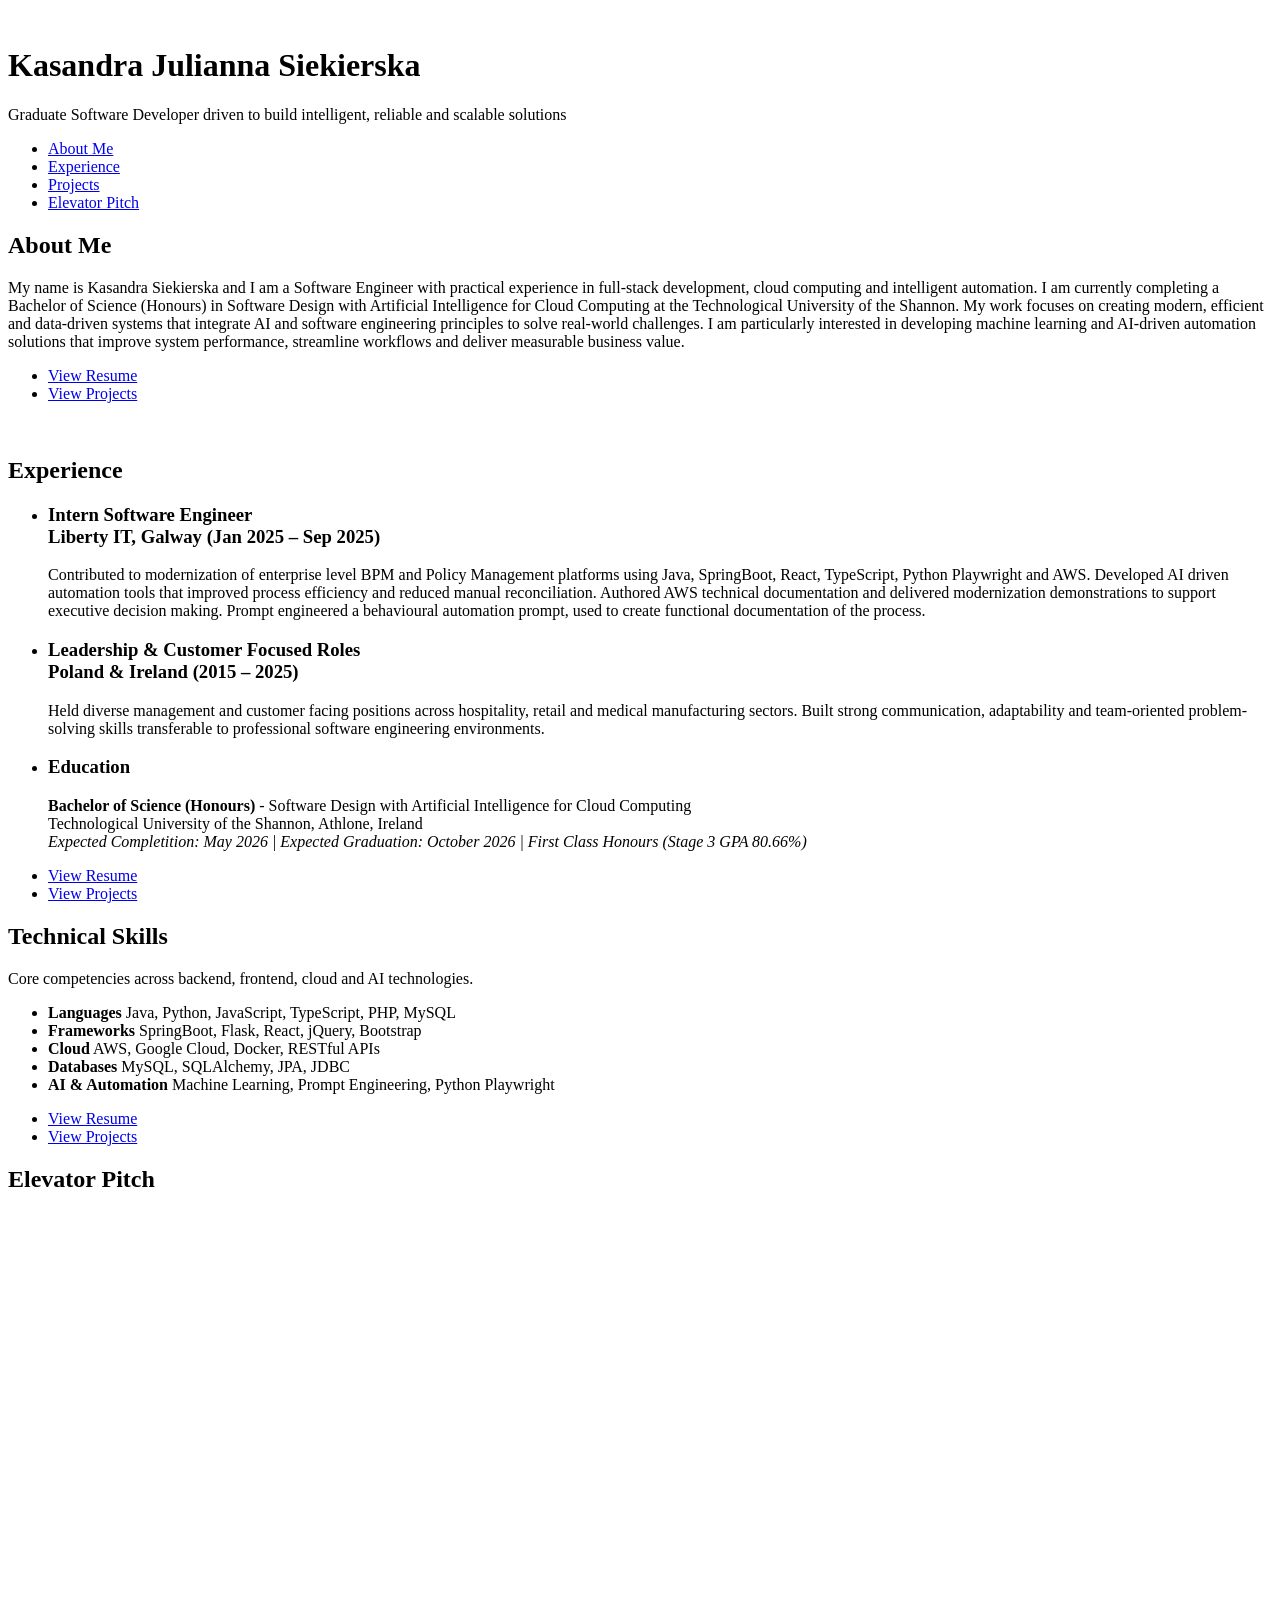
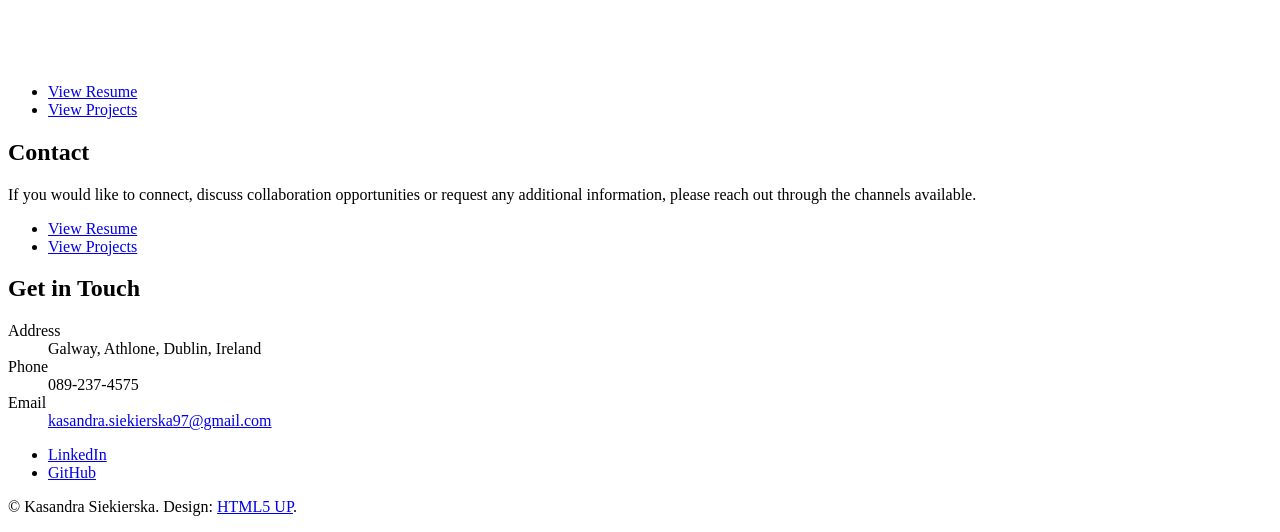
==== index.html @ 55cfe061 "Add files via upload" ====
<!DOCTYPE HTML>
<html>
	<head>
		<title>Portfolio | Kasandra Julianna Siekierska</title>
		<meta charset="utf-8" />
		<meta name="viewport" content="width=device-width, initial-scale=1, user-scalable=no" />
		<link rel="stylesheet" href="assets/css/main.css" />
		<noscript><link rel="stylesheet" href="assets/css/noscript.css" /></noscript>
	</head>
	<body class="is-preload">
		<div id="wrapper">

			<!-- Header -->
			<header id="header" class="alt">
				<span class="logo"><img src="images/logo.svg" alt="" /></span>
				<h1>Kasandra Julianna Siekierska</h1>
				<p>Graduate Software Developer driven to build intelligent, reliable and scalable solutions</p>
			</header>

			<!-- Nav -->
			<nav id="nav">
				<ul>
					<li><a href="#intro" class="active">About Me</a></li>
					<li><a href="#first">Experience</a></li>
					<li><a href="#second">Projects</a></li>
					<li><a href="#cta">Elevator Pitch</a></li>
				</ul>
			</nav>

			<!-- Main -->
			<div id="main">

				<!-- Introduction -->
				<section id="intro" class="main">
					<div class="spotlight">
						<div class="content">
							<header class="major">
								<h2>About Me</h2>
							</header>
							<p>My name is Kasandra Siekierska and I am a Software Engineer with practical experience in full-stack development, cloud computing and intelligent automation. I am currently completing a Bachelor of Science (Honours) in Software Design with Artificial Intelligence for Cloud Computing at the Technological University of the Shannon. My work focuses on creating modern, efficient and data-driven systems that integrate AI and software engineering principles to solve real-world challenges. I am particularly interested in developing machine learning and AI-driven automation solutions that improve system performance, streamline workflows and deliver measurable business value.</p>
							<ul class="actions">
								<li><a href="resume.html" class="button">View Resume</a></li>
								<li><a href="projects.html" class="button">View Projects</a></li>
							</ul>
						</div>
						<span class="image"><img src="images/headshot.png" alt="" /></span>
					</div>
				</section>

				<!-- Experience -->
				<section id="first" class="main special">
					<header class="major">
						<h2>Experience</h2>
					</header>
					<ul class="features">
						<li>
							<span class="icon solid major style1 fa-code"></span>
							<h3>Intern Software Engineer<br>Liberty IT, Galway (Jan 2025 – Sep 2025)</h3>
							<p>Contributed to modernization of enterprise level BPM and Policy Management platforms using Java, SpringBoot, React, TypeScript, Python Playwright and AWS. Developed AI driven automation tools that improved process efficiency and reduced manual reconciliation. Authored AWS technical documentation and delivered modernization demonstrations to support executive decision making. Prompt engineered a behavioural automation prompt, used to create functional documentation of the process.</p>
						</li>
						<li>
							<span class="icon major style3 fa-copy"></span>
							<h3>Leadership & Customer Focused Roles<br>Poland & Ireland (2015 – 2025)</h3>
							<p>Held diverse management and customer facing positions across hospitality, retail and medical manufacturing sectors. Built strong communication, adaptability and team-oriented problem-solving skills transferable to professional software engineering environments.</p>
						</li>
						<li>
							<span class="icon major style5 fa-gem"></span>
							<h3>Education</h3>
							<p><strong>Bachelor of Science (Honours)</strong> - Software Design with Artificial Intelligence for Cloud Computing<br>Technological University of the Shannon, Athlone, Ireland<br><em>Expected Completition: May 2026 | Expected Graduation: October 2026 | First Class Honours (Stage 3 GPA 80.66%)</em></p>
						</li>
					</ul>
					<footer class="major">
						<ul class="actions special">
							<li><a href="resume.html" class="button">View Resume</a></li>
							<li><a href="projects.html" class="button">View Projects</a></li>
						</ul>
					</footer>
				</section>

				<!-- Projects -->
				<section id="second" class="main special">
					<header class="major">
						<h2>Technical Skills</h2>
						<p>Core competencies across backend, frontend, cloud and AI technologies.</p>
					</header>
					<ul class="statistics">
						<li class="style1"><span class="icon solid fa-code-branch"></span><strong>Languages</strong> Java, Python, JavaScript, TypeScript, PHP, MySQL</li>
						<li class="style2"><span class="icon fa-laptop"></span><strong>Frameworks</strong> SpringBoot, Flask, React, jQuery, Bootstrap</li>
						<li class="style3"><span class="icon solid fa-cloud"></span><strong>Cloud</strong> AWS, Google Cloud, Docker, RESTful APIs</li>
						<li class="style4"><span class="icon solid fa-database"></span><strong>Databases</strong> MySQL, SQLAlchemy, JPA, JDBC</li>
						<li class="style5"><span class="icon solid fa-robot"></span><strong>AI & Automation</strong> Machine Learning, Prompt Engineering, Python Playwright</li>
					</ul>
					<footer class="major">
						<ul class="actions special">
							<li><a href="resume.html" class="button">View Resume</a></li>
							<li><a href="projects.html" class="button">View Projects</a></li>
						</ul>
					</footer>
				</section>

				<!-- Elevator Pitch -->
				<section id="cta" class="main special">
					<header class="major">
						<h2>Elevator Pitch</h2>
						<div style="max-width: 800px; margin: 0 auto;">
    					<iframe 
        				width="100%" 
        				height="450" 
        				src="https://www.youtube-nocookie.com/embed/goZwwQmYJW0?rel=0"
        				title="Elevator Pitch Video"
        				frameborder="0" 
        				allow="accelerometer; autoplay; clipboard-write; encrypted-media; gyroscope; picture-in-picture" 
        				allowfullscreen>
    					</iframe>
						</div>


						<ul class="actions special">
							<li><a href="resume.html" class="button">View Resume</a></li>
							<li><a href="projects.html" class="button">View Projects</a></li>
						</ul>
					</footer>
				</section>

			</div>

			<!-- Footer -->
			<footer id="footer">
				<section>
					<h2>Contact</h2>
					<p>If you would like to connect, discuss collaboration opportunities or request any additional information, please reach out through the channels available.</p>
					<ul class="actions">
						<li><a href="resume.html" class="button">View Resume</a></li>
						<li><a href="projects.html" class="button">View Projects</a></li>
					</ul>
				</section>
				<section>
					<h2>Get in Touch</h2>
					<dl class="alt">
						<dt>Address</dt>
						<dd>Galway, Athlone, Dublin, Ireland</dd>
						<dt>Phone</dt>
						<dd>089-237-4575</dd>
						<dt>Email</dt>
						<dd><a href="mailto:kasandra.siekierska97@gmail.com">kasandra.siekierska97@gmail.com</a></dd>
					</dl>
					<ul class="icons">
						<li><a href="https://linkedin.com/in/kasandra-siekierska-2a7a8922a" class="icon brands fa-linkedin alt"><span class="label">LinkedIn</span></a></li>
						<li><a href="https://github.com/willma14/portfolio" class="icon brands fa-github alt"><span class="label">GitHub</span></a></li>
					</ul>
				</section>
				<p class="copyright">&copy; Kasandra Siekierska. Design: <a href="https://html5up.net">HTML5 UP</a>.</p>
			</footer>

		</div>

		<!-- Scripts -->
		<script src="assets/js/jquery.min.js"></script>
		<script src="assets/js/jquery.scrollex.min.js"></script>
		<script src="assets/js/jquery.scrolly.min.js"></script>
		<script src="assets/js/browser.min.js"></script>
		<script src="assets/js/breakpoints.min.js"></script>
		<script src="assets/js/util.js"></script>
		<script src="assets/js/main.js"></script>
	</body>
</html>
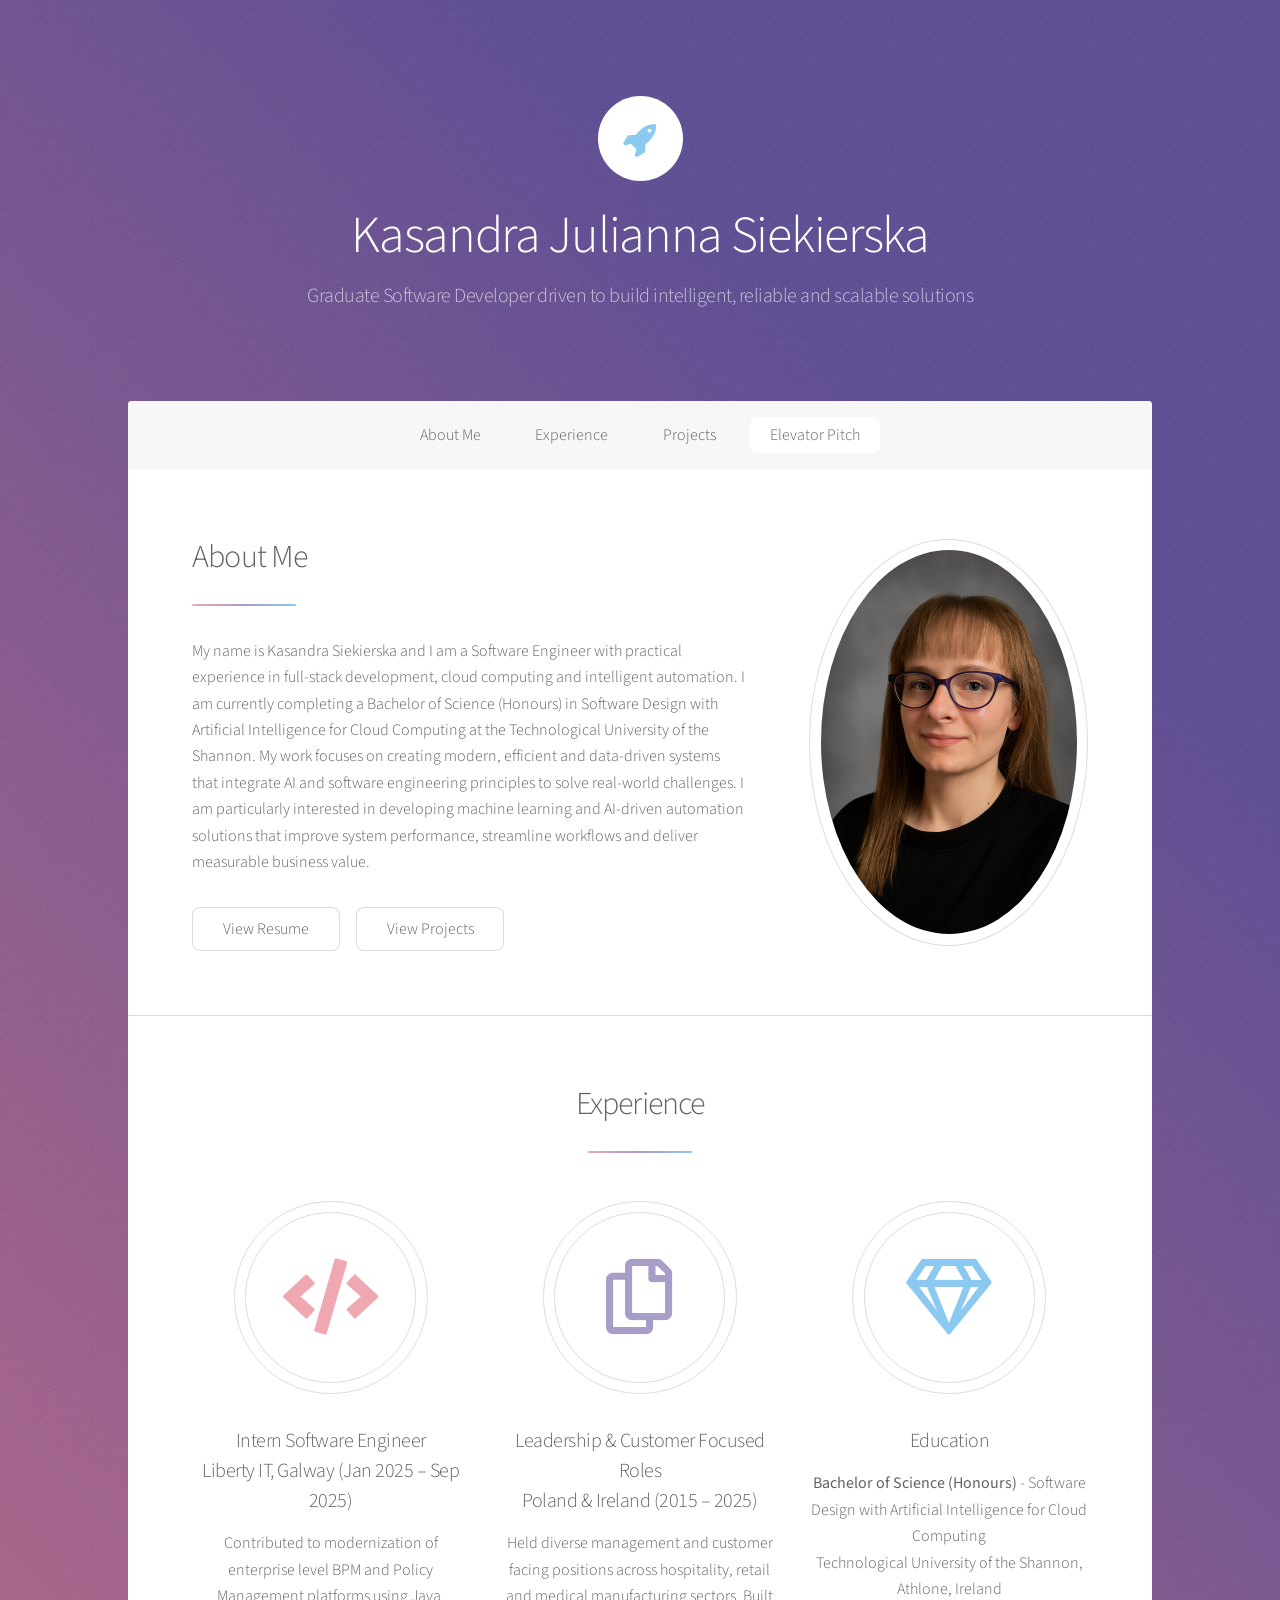
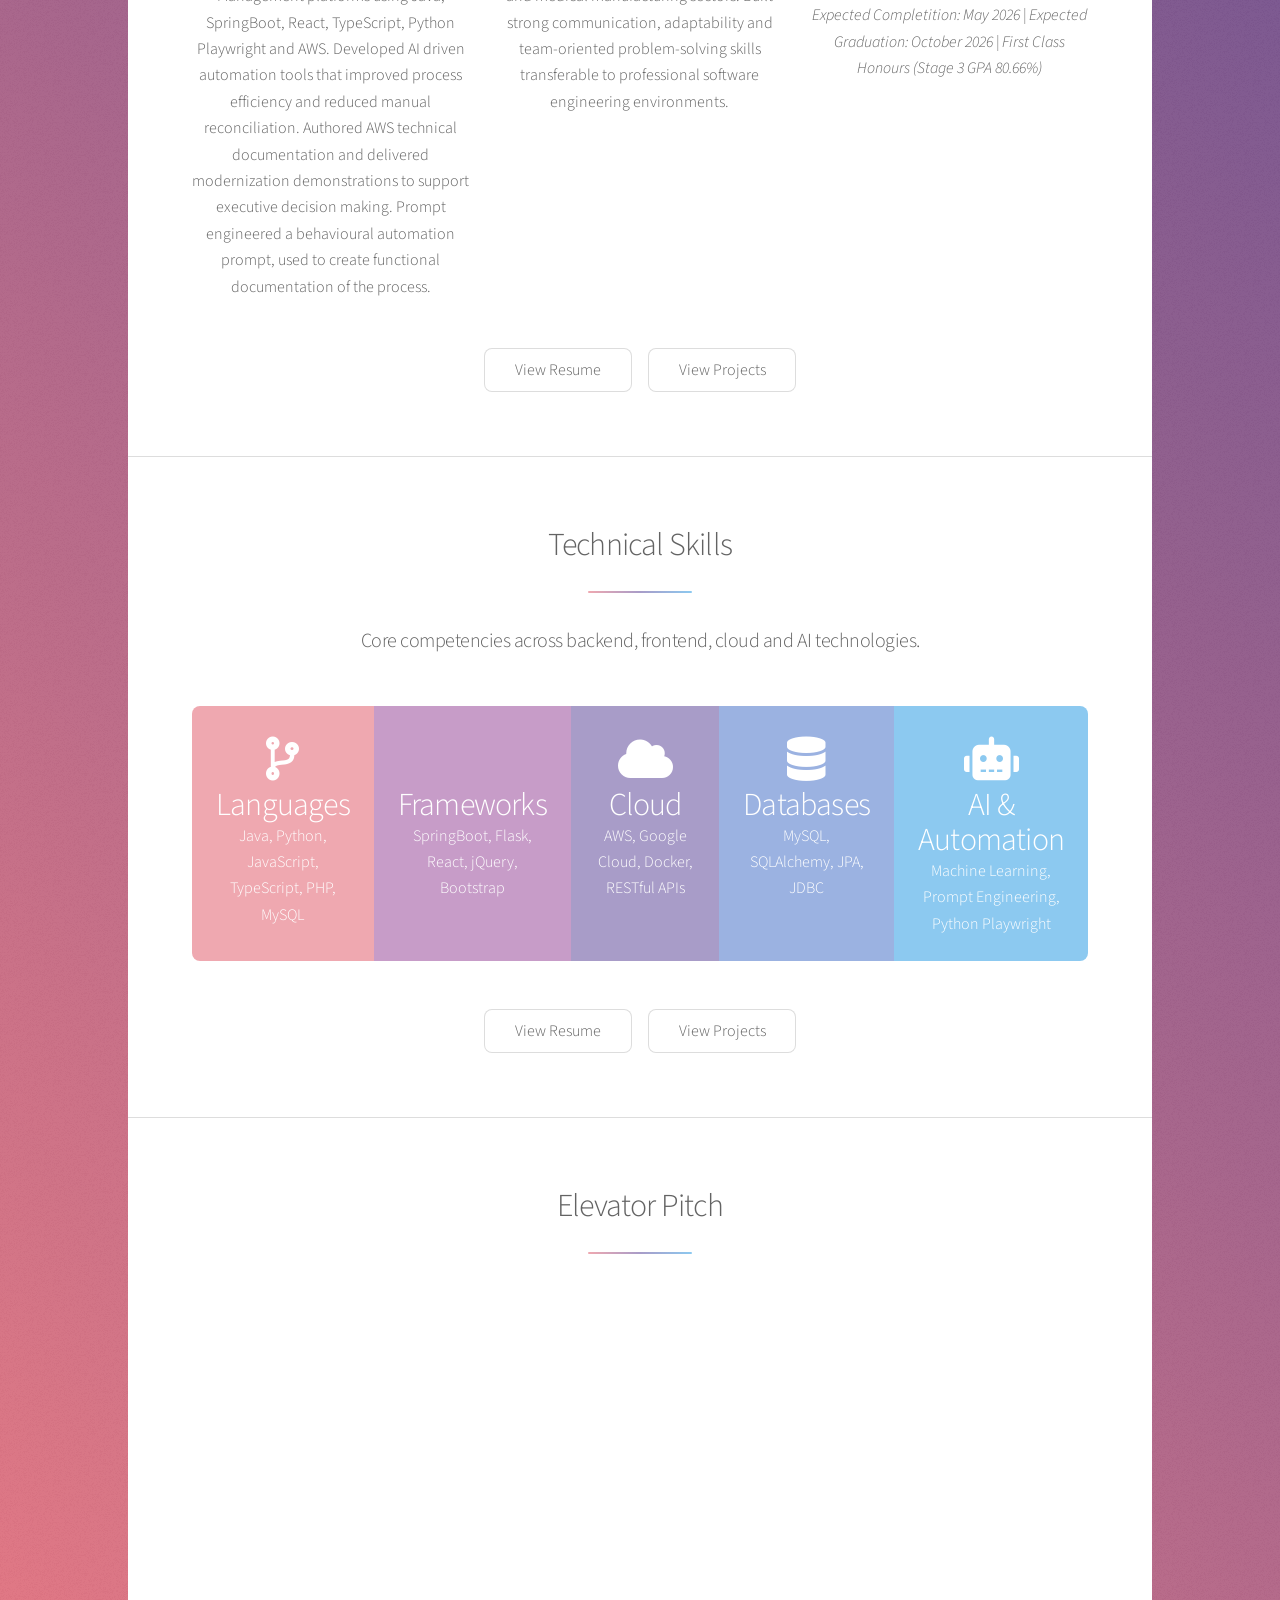
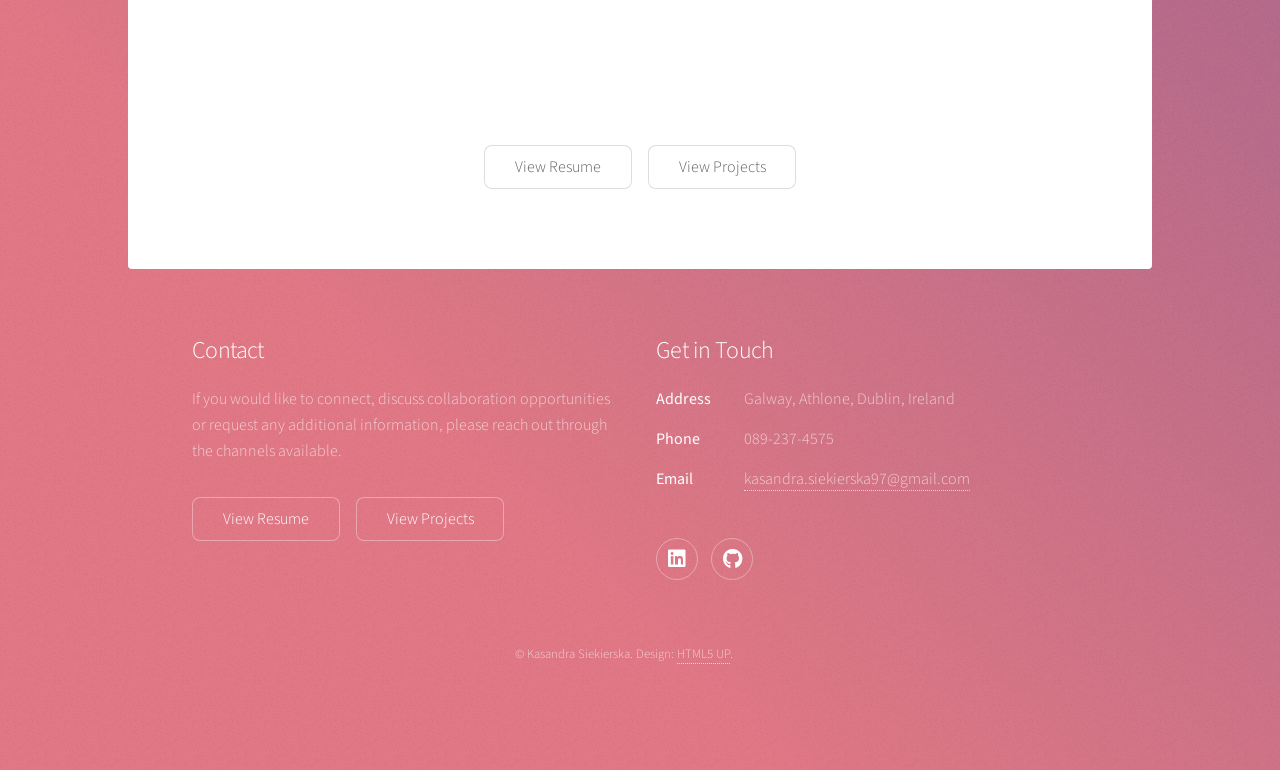
==== commit da7786dc: "Add files via upload" ====
--- a/index.html
+++ b/index.html
@@ -146,7 +146,7 @@
 					</dl>
 					<ul class="icons">
 						<li><a href="https://linkedin.com/in/kasandra-siekierska-2a7a8922a" class="icon brands fa-linkedin alt"><span class="label">LinkedIn</span></a></li>
-						<li><a href="https://github.com/willma14/portfolio" class="icon brands fa-github alt"><span class="label">GitHub</span></a></li>
+						<li><a href="https://github.com/willma14/myPersonalTraining" class="icon brands fa-github alt"><span class="label">GitHub</span></a></li>
 					</ul>
 				</section>
 				<p class="copyright">&copy; Kasandra Siekierska. Design: <a href="https://html5up.net">HTML5 UP</a>.</p>
--- a/assets/css/main.css
+++ b/assets/css/main.css
@@ -0,0 +1,3796 @@
+@import url(fontawesome-all.min.css);
+@import 'https://fonts.googleapis.com/css?family=Source+Sans+Pro:300,400';
+
+/*
+	Stellar by HTML5 UP
+	html5up.net | @ajlkn
+	Free for personal and commercial use under the CCA 3.0 license (html5up.net/license)
+*/
+
+html, body, div, span, applet, object,
+iframe, h1, h2, h3, h4, h5, h6, p, blockquote,
+pre, a, abbr, acronym, address, big, cite,
+code, del, dfn, em, img, ins, kbd, q, s, samp,
+small, strike, strong, sub, sup, tt, var, b,
+u, i, center, dl, dt, dd, ol, ul, li, fieldset,
+form, label, legend, table, caption, tbody,
+tfoot, thead, tr, th, td, article, aside,
+canvas, details, embed, figure, figcaption,
+footer, header, hgroup, menu, nav, output, ruby,
+section, summary, time, mark, audio, video {
+	margin: 0;
+	padding: 0;
+	border: 0;
+	font-size: 100%;
+	font: inherit;
+	vertical-align: baseline;}
+
+article, aside, details, figcaption, figure,
+footer, header, hgroup, menu, nav, section {
+	display: block;}
+
+body {
+	line-height: 1;
+}
+
+ol, ul {
+	list-style: none;
+}
+
+blockquote, q {
+	quotes: none;
+}
+
+	blockquote:before, blockquote:after, q:before, q:after {
+		content: '';
+		content: none;
+	}
+
+table {
+	border-collapse: collapse;
+	border-spacing: 0;
+}
+
+body {
+	-webkit-text-size-adjust: none;
+}
+
+mark {
+	background-color: transparent;
+	color: inherit;
+}
+
+input::-moz-focus-inner {
+	border: 0;
+	padding: 0;
+}
+
+input, select, textarea {
+	-moz-appearance: none;
+	-webkit-appearance: none;
+	-ms-appearance: none;
+	appearance: none;
+}
+
+/* Basic */
+
+	@-ms-viewport {
+		width: device-width;
+	}
+
+	body {
+		-ms-overflow-style: scrollbar;
+	}
+
+	@media screen and (max-width: 480px) {
+
+		html, body {
+			min-width: 320px;
+		}
+
+	}
+
+	html {
+		box-sizing: border-box;
+	}
+
+	*, *:before, *:after {
+		box-sizing: inherit;
+	}
+
+	body {
+		background-color: #935d8c;
+		background-image: url("images/overlay.png"), -moz-linear-gradient(45deg, #e37682 15%, #5f4d93 85%);
+		background-image: url("images/overlay.png"), -webkit-linear-gradient(45deg, #e37682 15%, #5f4d93 85%);
+		background-image: url("images/overlay.png"), -ms-linear-gradient(45deg, #e37682 15%, #5f4d93 85%);
+		background-image: url("images/overlay.png"), linear-gradient(45deg, #e37682 15%, #5f4d93 85%);
+	}
+
+		body.is-preload *, body.is-preload *:before, body.is-preload *:after {
+			-moz-animation: none !important;
+			-webkit-animation: none !important;
+			-ms-animation: none !important;
+			animation: none !important;
+			-moz-transition: none !important;
+			-webkit-transition: none !important;
+			-ms-transition: none !important;
+			transition: none !important;
+		}
+
+/* Type */
+
+	body {
+		background-color: #935d8c;
+		color: rgba(255, 255, 255, 0.65);
+	}
+
+	body, input, select, textarea {
+		font-family: "Source Sans Pro", Helvetica, sans-serif;
+		font-size: 17pt;
+		font-weight: 300;
+		line-height: 1.65;
+	}
+
+		@media screen and (max-width: 1680px) {
+
+			body, input, select, textarea {
+				font-size: 14pt;
+			}
+
+		}
+
+		@media screen and (max-width: 1280px) {
+
+			body, input, select, textarea {
+				font-size: 12pt;
+			}
+
+		}
+
+		@media screen and (max-width: 360px) {
+
+			body, input, select, textarea {
+				font-size: 11pt;
+			}
+
+		}
+
+	a {
+		-moz-transition: color 0.2s ease, border-bottom 0.2s ease;
+		-webkit-transition: color 0.2s ease, border-bottom 0.2s ease;
+		-ms-transition: color 0.2s ease, border-bottom 0.2s ease;
+		transition: color 0.2s ease, border-bottom 0.2s ease;
+		text-decoration: none;
+		border-bottom: dotted 1px;
+		color: inherit;
+	}
+
+		a:hover {
+			border-bottom-color: transparent;
+		}
+
+	strong, b {
+		font-weight: 400;
+	}
+
+	em, i {
+		font-style: italic;
+	}
+
+	p {
+		margin: 0 0 2em 0;
+	}
+
+		p.content {
+			-moz-columns: 20em 2;
+			-webkit-columns: 20em 2;
+			-ms-columns: 20em 2;
+			columns: 20em 2;
+			-moz-column-gap: 2em;
+			-webkit-column-gap: 2em;
+			-ms-column-gap: 2em;
+			column-gap: 2em;
+			text-align: justify;
+		}
+
+	h1, h2, h3, h4, h5, h6 {
+		font-weight: 300;
+		line-height: 1.5;
+		margin: 0 0 0.7em 0;
+		letter-spacing: -0.025em;
+	}
+
+		h1 a, h2 a, h3 a, h4 a, h5 a, h6 a {
+			color: inherit;
+			text-decoration: none;
+		}
+
+	h1 {
+		font-size: 2.5em;
+		line-height: 1.2;
+	}
+
+	h2 {
+		font-size: 1.5em;
+	}
+
+	h3 {
+		font-size: 1.25em;
+	}
+
+	h4 {
+		font-size: 1.1em;
+	}
+
+	h5 {
+		font-size: 0.9em;
+	}
+
+	h6 {
+		font-size: 0.7em;
+	}
+
+	@media screen and (max-width: 736px) {
+
+		h1 {
+			font-size: 2em;
+		}
+
+	}
+
+	sub {
+		font-size: 0.8em;
+		position: relative;
+		top: 0.5em;
+	}
+
+	sup {
+		font-size: 0.8em;
+		position: relative;
+		top: -0.5em;
+	}
+
+	blockquote {
+		border-left: solid 4px;
+		font-style: italic;
+		margin: 0 0 2em 0;
+		padding: 0.5em 0 0.5em 2em;
+	}
+
+	code {
+		border-radius: 8px;
+		border: solid 1px;
+		font-family: "Courier New", monospace;
+		font-size: 0.9em;
+		margin: 0 0.25em;
+		padding: 0.25em 0.65em;
+	}
+
+	pre {
+		-webkit-overflow-scrolling: touch;
+		font-family: "Courier New", monospace;
+		font-size: 0.9em;
+		margin: 0 0 2em 0;
+	}
+
+		pre code {
+			display: block;
+			line-height: 1.75;
+			padding: 1em 1.5em;
+			overflow-x: auto;
+		}
+
+	hr {
+		border: 0;
+		border-bottom: solid 1px;
+		margin: 2em 0;
+	}
+
+		hr.major {
+			margin: 3em 0;
+		}
+
+	.align-left {
+		text-align: left;
+	}
+
+	.align-center {
+		text-align: center;
+	}
+
+	.align-right {
+		text-align: right;
+	}
+
+	input, select, textarea {
+		color: #ffffff;
+	}
+
+	a:hover {
+		color: #ffffff;
+	}
+
+	strong, b {
+		color: #ffffff;
+	}
+
+	h1, h2, h3, h4, h5, h6 {
+		color: #ffffff;
+	}
+
+	blockquote {
+		border-left-color: rgba(255, 255, 255, 0.35);
+	}
+
+	code {
+		background: rgba(255, 255, 255, 0.075);
+		border-color: rgba(255, 255, 255, 0.35);
+	}
+
+	hr {
+		border-bottom-color: rgba(255, 255, 255, 0.35);
+	}
+
+/* Row */
+
+	.row {
+		display: flex;
+		flex-wrap: wrap;
+		box-sizing: border-box;
+		align-items: stretch;
+	}
+
+		.row > * {
+			box-sizing: border-box;
+		}
+
+		.row.gtr-uniform > * > :last-child {
+			margin-bottom: 0;
+		}
+
+		.row.aln-left {
+			justify-content: flex-start;
+		}
+
+		.row.aln-center {
+			justify-content: center;
+		}
+
+		.row.aln-right {
+			justify-content: flex-end;
+		}
+
+		.row.aln-top {
+			align-items: flex-start;
+		}
+
+		.row.aln-middle {
+			align-items: center;
+		}
+
+		.row.aln-bottom {
+			align-items: flex-end;
+		}
+
+		.row > .imp {
+			order: -1;
+		}
+
+		.row > .col-1 {
+			width: 8.33333%;
+		}
+
+		.row > .off-1 {
+			margin-left: 8.33333%;
+		}
+
+		.row > .col-2 {
+			width: 16.66667%;
+		}
+
+		.row > .off-2 {
+			margin-left: 16.66667%;
+		}
+
+		.row > .col-3 {
+			width: 25%;
+		}
+
+		.row > .off-3 {
+			margin-left: 25%;
+		}
+
+		.row > .col-4 {
+			width: 33.33333%;
+		}
+
+		.row > .off-4 {
+			margin-left: 33.33333%;
+		}
+
+		.row > .col-5 {
+			width: 41.66667%;
+		}
+
+		.row > .off-5 {
+			margin-left: 41.66667%;
+		}
+
+		.row > .col-6 {
+			width: 50%;
+		}
+
+		.row > .off-6 {
+			margin-left: 50%;
+		}
+
+		.row > .col-7 {
+			width: 58.33333%;
+		}
+
+		.row > .off-7 {
+			margin-left: 58.33333%;
+		}
+
+		.row > .col-8 {
+			width: 66.66667%;
+		}
+
+		.row > .off-8 {
+			margin-left: 66.66667%;
+		}
+
+		.row > .col-9 {
+			width: 75%;
+		}
+
+		.row > .off-9 {
+			margin-left: 75%;
+		}
+
+		.row > .col-10 {
+			width: 83.33333%;
+		}
+
+		.row > .off-10 {
+			margin-left: 83.33333%;
+		}
+
+		.row > .col-11 {
+			width: 91.66667%;
+		}
+
+		.row > .off-11 {
+			margin-left: 91.66667%;
+		}
+
+		.row > .col-12 {
+			width: 100%;
+		}
+
+		.row > .off-12 {
+			margin-left: 100%;
+		}
+
+		.row.gtr-0 {
+			margin-top: 0;
+			margin-left: 0em;
+		}
+
+			.row.gtr-0 > * {
+				padding: 0 0 0 0em;
+			}
+
+			.row.gtr-0.gtr-uniform {
+				margin-top: 0em;
+			}
+
+				.row.gtr-0.gtr-uniform > * {
+					padding-top: 0em;
+				}
+
+		.row.gtr-25 {
+			margin-top: 0;
+			margin-left: -0.375em;
+		}
+
+			.row.gtr-25 > * {
+				padding: 0 0 0 0.375em;
+			}
+
+			.row.gtr-25.gtr-uniform {
+				margin-top: -0.375em;
+			}
+
+				.row.gtr-25.gtr-uniform > * {
+					padding-top: 0.375em;
+				}
+
+		.row.gtr-50 {
+			margin-top: 0;
+			margin-left: -0.75em;
+		}
+
+			.row.gtr-50 > * {
+				padding: 0 0 0 0.75em;
+			}
+
+			.row.gtr-50.gtr-uniform {
+				margin-top: -0.75em;
+			}
+
+				.row.gtr-50.gtr-uniform > * {
+					padding-top: 0.75em;
+				}
+
+		.row {
+			margin-top: 0;
+			margin-left: -1.5em;
+		}
+
+			.row > * {
+				padding: 0 0 0 1.5em;
+			}
+
+			.row.gtr-uniform {
+				margin-top: -1.5em;
+			}
+
+				.row.gtr-uniform > * {
+					padding-top: 1.5em;
+				}
+
+		.row.gtr-150 {
+			margin-top: 0;
+			margin-left: -2.25em;
+		}
+
+			.row.gtr-150 > * {
+				padding: 0 0 0 2.25em;
+			}
+
+			.row.gtr-150.gtr-uniform {
+				margin-top: -2.25em;
+			}
+
+				.row.gtr-150.gtr-uniform > * {
+					padding-top: 2.25em;
+				}
+
+		.row.gtr-200 {
+			margin-top: 0;
+			margin-left: -3em;
+		}
+
+			.row.gtr-200 > * {
+				padding: 0 0 0 3em;
+			}
+
+			.row.gtr-200.gtr-uniform {
+				margin-top: -3em;
+			}
+
+				.row.gtr-200.gtr-uniform > * {
+					padding-top: 3em;
+				}
+
+		@media screen and (max-width: 1680px) {
+
+			.row {
+				display: flex;
+				flex-wrap: wrap;
+				box-sizing: border-box;
+				align-items: stretch;
+			}
+
+				.row > * {
+					box-sizing: border-box;
+				}
+
+				.row.gtr-uniform > * > :last-child {
+					margin-bottom: 0;
+				}
+
+				.row.aln-left {
+					justify-content: flex-start;
+				}
+
+				.row.aln-center {
+					justify-content: center;
+				}
+
+				.row.aln-right {
+					justify-content: flex-end;
+				}
+
+				.row.aln-top {
+					align-items: flex-start;
+				}
+
+				.row.aln-middle {
+					align-items: center;
+				}
+
+				.row.aln-bottom {
+					align-items: flex-end;
+				}
+
+				.row > .imp-xlarge {
+					order: -1;
+				}
+
+				.row > .col-1-xlarge {
+					width: 8.33333%;
+				}
+
+				.row > .off-1-xlarge {
+					margin-left: 8.33333%;
+				}
+
+				.row > .col-2-xlarge {
+					width: 16.66667%;
+				}
+
+				.row > .off-2-xlarge {
+					margin-left: 16.66667%;
+				}
+
+				.row > .col-3-xlarge {
+					width: 25%;
+				}
+
+				.row > .off-3-xlarge {
+					margin-left: 25%;
+				}
+
+				.row > .col-4-xlarge {
+					width: 33.33333%;
+				}
+
+				.row > .off-4-xlarge {
+					margin-left: 33.33333%;
+				}
+
+				.row > .col-5-xlarge {
+					width: 41.66667%;
+				}
+
+				.row > .off-5-xlarge {
+					margin-left: 41.66667%;
+				}
+
+				.row > .col-6-xlarge {
+					width: 50%;
+				}
+
+				.row > .off-6-xlarge {
+					margin-left: 50%;
+				}
+
+				.row > .col-7-xlarge {
+					width: 58.33333%;
+				}
+
+				.row > .off-7-xlarge {
+					margin-left: 58.33333%;
+				}
+
+				.row > .col-8-xlarge {
+					width: 66.66667%;
+				}
+
+				.row > .off-8-xlarge {
+					margin-left: 66.66667%;
+				}
+
+				.row > .col-9-xlarge {
+					width: 75%;
+				}
+
+				.row > .off-9-xlarge {
+					margin-left: 75%;
+				}
+
+				.row > .col-10-xlarge {
+					width: 83.33333%;
+				}
+
+				.row > .off-10-xlarge {
+					margin-left: 83.33333%;
+				}
+
+				.row > .col-11-xlarge {
+					width: 91.66667%;
+				}
+
+				.row > .off-11-xlarge {
+					margin-left: 91.66667%;
+				}
+
+				.row > .col-12-xlarge {
+					width: 100%;
+				}
+
+				.row > .off-12-xlarge {
+					margin-left: 100%;
+				}
+
+				.row.gtr-0 {
+					margin-top: 0;
+					margin-left: 0em;
+				}
+
+					.row.gtr-0 > * {
+						padding: 0 0 0 0em;
+					}
+
+					.row.gtr-0.gtr-uniform {
+						margin-top: 0em;
+					}
+
+						.row.gtr-0.gtr-uniform > * {
+							padding-top: 0em;
+						}
+
+				.row.gtr-25 {
+					margin-top: 0;
+					margin-left: -0.375em;
+				}
+
+					.row.gtr-25 > * {
+						padding: 0 0 0 0.375em;
+					}
+
+					.row.gtr-25.gtr-uniform {
+						margin-top: -0.375em;
+					}
+
+						.row.gtr-25.gtr-uniform > * {
+							padding-top: 0.375em;
+						}
+
+				.row.gtr-50 {
+					margin-top: 0;
+					margin-left: -0.75em;
+				}
+
+					.row.gtr-50 > * {
+						padding: 0 0 0 0.75em;
+					}
+
+					.row.gtr-50.gtr-uniform {
+						margin-top: -0.75em;
+					}
+
+						.row.gtr-50.gtr-uniform > * {
+							padding-top: 0.75em;
+						}
+
+				.row {
+					margin-top: 0;
+					margin-left: -1.5em;
+				}
+
+					.row > * {
+						padding: 0 0 0 1.5em;
+					}
+
+					.row.gtr-uniform {
+						margin-top: -1.5em;
+					}
+
+						.row.gtr-uniform > * {
+							padding-top: 1.5em;
+						}
+
+				.row.gtr-150 {
+					margin-top: 0;
+					margin-left: -2.25em;
+				}
+
+					.row.gtr-150 > * {
+						padding: 0 0 0 2.25em;
+					}
+
+					.row.gtr-150.gtr-uniform {
+						margin-top: -2.25em;
+					}
+
+						.row.gtr-150.gtr-uniform > * {
+							padding-top: 2.25em;
+						}
+
+				.row.gtr-200 {
+					margin-top: 0;
+					margin-left: -3em;
+				}
+
+					.row.gtr-200 > * {
+						padding: 0 0 0 3em;
+					}
+
+					.row.gtr-200.gtr-uniform {
+						margin-top: -3em;
+					}
+
+						.row.gtr-200.gtr-uniform > * {
+							padding-top: 3em;
+						}
+
+		}
+
+		@media screen and (max-width: 1280px) {
+
+			.row {
+				display: flex;
+				flex-wrap: wrap;
+				box-sizing: border-box;
+				align-items: stretch;
+			}
+
+				.row > * {
+					box-sizing: border-box;
+				}
+
+				.row.gtr-uniform > * > :last-child {
+					margin-bottom: 0;
+				}
+
+				.row.aln-left {
+					justify-content: flex-start;
+				}
+
+				.row.aln-center {
+					justify-content: center;
+				}
+
+				.row.aln-right {
+					justify-content: flex-end;
+				}
+
+				.row.aln-top {
+					align-items: flex-start;
+				}
+
+				.row.aln-middle {
+					align-items: center;
+				}
+
+				.row.aln-bottom {
+					align-items: flex-end;
+				}
+
+				.row > .imp-large {
+					order: -1;
+				}
+
+				.row > .col-1-large {
+					width: 8.33333%;
+				}
+
+				.row > .off-1-large {
+					margin-left: 8.33333%;
+				}
+
+				.row > .col-2-large {
+					width: 16.66667%;
+				}
+
+				.row > .off-2-large {
+					margin-left: 16.66667%;
+				}
+
+				.row > .col-3-large {
+					width: 25%;
+				}
+
+				.row > .off-3-large {
+					margin-left: 25%;
+				}
+
+				.row > .col-4-large {
+					width: 33.33333%;
+				}
+
+				.row > .off-4-large {
+					margin-left: 33.33333%;
+				}
+
+				.row > .col-5-large {
+					width: 41.66667%;
+				}
+
+				.row > .off-5-large {
+					margin-left: 41.66667%;
+				}
+
+				.row > .col-6-large {
+					width: 50%;
+				}
+
+				.row > .off-6-large {
+					margin-left: 50%;
+				}
+
+				.row > .col-7-large {
+					width: 58.33333%;
+				}
+
+				.row > .off-7-large {
+					margin-left: 58.33333%;
+				}
+
+				.row > .col-8-large {
+					width: 66.66667%;
+				}
+
+				.row > .off-8-large {
+					margin-left: 66.66667%;
+				}
+
+				.row > .col-9-large {
+					width: 75%;
+				}
+
+				.row > .off-9-large {
+					margin-left: 75%;
+				}
+
+				.row > .col-10-large {
+					width: 83.33333%;
+				}
+
+				.row > .off-10-large {
+					margin-left: 83.33333%;
+				}
+
+				.row > .col-11-large {
+					width: 91.66667%;
+				}
+
+				.row > .off-11-large {
+					margin-left: 91.66667%;
+				}
+
+				.row > .col-12-large {
+					width: 100%;
+				}
+
+				.row > .off-12-large {
+					margin-left: 100%;
+				}
+
+				.row.gtr-0 {
+					margin-top: 0;
+					margin-left: 0em;
+				}
+
+					.row.gtr-0 > * {
+						padding: 0 0 0 0em;
+					}
+
+					.row.gtr-0.gtr-uniform {
+						margin-top: 0em;
+					}
+
+						.row.gtr-0.gtr-uniform > * {
+							padding-top: 0em;
+						}
+
+				.row.gtr-25 {
+					margin-top: 0;
+					margin-left: -0.375em;
+				}
+
+					.row.gtr-25 > * {
+						padding: 0 0 0 0.375em;
+					}
+
+					.row.gtr-25.gtr-uniform {
+						margin-top: -0.375em;
+					}
+
+						.row.gtr-25.gtr-uniform > * {
+							padding-top: 0.375em;
+						}
+
+				.row.gtr-50 {
+					margin-top: 0;
+					margin-left: -0.75em;
+				}
+
+					.row.gtr-50 > * {
+						padding: 0 0 0 0.75em;
+					}
+
+					.row.gtr-50.gtr-uniform {
+						margin-top: -0.75em;
+					}
+
+						.row.gtr-50.gtr-uniform > * {
+							padding-top: 0.75em;
+						}
+
+				.row {
+					margin-top: 0;
+					margin-left: -1.5em;
+				}
+
+					.row > * {
+						padding: 0 0 0 1.5em;
+					}
+
+					.row.gtr-uniform {
+						margin-top: -1.5em;
+					}
+
+						.row.gtr-uniform > * {
+							padding-top: 1.5em;
+						}
+
+				.row.gtr-150 {
+					margin-top: 0;
+					margin-left: -2.25em;
+				}
+
+					.row.gtr-150 > * {
+						padding: 0 0 0 2.25em;
+					}
+
+					.row.gtr-150.gtr-uniform {
+						margin-top: -2.25em;
+					}
+
+						.row.gtr-150.gtr-uniform > * {
+							padding-top: 2.25em;
+						}
+
+				.row.gtr-200 {
+					margin-top: 0;
+					margin-left: -3em;
+				}
+
+					.row.gtr-200 > * {
+						padding: 0 0 0 3em;
+					}
+
+					.row.gtr-200.gtr-uniform {
+						margin-top: -3em;
+					}
+
+						.row.gtr-200.gtr-uniform > * {
+							padding-top: 3em;
+						}
+
+		}
+
+		@media screen and (max-width: 980px) {
+
+			.row {
+				display: flex;
+				flex-wrap: wrap;
+				box-sizing: border-box;
+				align-items: stretch;
+			}
+
+				.row > * {
+					box-sizing: border-box;
+				}
+
+				.row.gtr-uniform > * > :last-child {
+					margin-bottom: 0;
+				}
+
+				.row.aln-left {
+					justify-content: flex-start;
+				}
+
+				.row.aln-center {
+					justify-content: center;
+				}
+
+				.row.aln-right {
+					justify-content: flex-end;
+				}
+
+				.row.aln-top {
+					align-items: flex-start;
+				}
+
+				.row.aln-middle {
+					align-items: center;
+				}
+
+				.row.aln-bottom {
+					align-items: flex-end;
+				}
+
+				.row > .imp-medium {
+					order: -1;
+				}
+
+				.row > .col-1-medium {
+					width: 8.33333%;
+				}
+
+				.row > .off-1-medium {
+					margin-left: 8.33333%;
+				}
+
+				.row > .col-2-medium {
+					width: 16.66667%;
+				}
+
+				.row > .off-2-medium {
+					margin-left: 16.66667%;
+				}
+
+				.row > .col-3-medium {
+					width: 25%;
+				}
+
+				.row > .off-3-medium {
+					margin-left: 25%;
+				}
+
+				.row > .col-4-medium {
+					width: 33.33333%;
+				}
+
+				.row > .off-4-medium {
+					margin-left: 33.33333%;
+				}
+
+				.row > .col-5-medium {
+					width: 41.66667%;
+				}
+
+				.row > .off-5-medium {
+					margin-left: 41.66667%;
+				}
+
+				.row > .col-6-medium {
+					width: 50%;
+				}
+
+				.row > .off-6-medium {
+					margin-left: 50%;
+				}
+
+				.row > .col-7-medium {
+					width: 58.33333%;
+				}
+
+				.row > .off-7-medium {
+					margin-left: 58.33333%;
+				}
+
+				.row > .col-8-medium {
+					width: 66.66667%;
+				}
+
+				.row > .off-8-medium {
+					margin-left: 66.66667%;
+				}
+
+				.row > .col-9-medium {
+					width: 75%;
+				}
+
+				.row > .off-9-medium {
+					margin-left: 75%;
+				}
+
+				.row > .col-10-medium {
+					width: 83.33333%;
+				}
+
+				.row > .off-10-medium {
+					margin-left: 83.33333%;
+				}
+
+				.row > .col-11-medium {
+					width: 91.66667%;
+				}
+
+				.row > .off-11-medium {
+					margin-left: 91.66667%;
+				}
+
+				.row > .col-12-medium {
+					width: 100%;
+				}
+
+				.row > .off-12-medium {
+					margin-left: 100%;
+				}
+
+				.row.gtr-0 {
+					margin-top: 0;
+					margin-left: 0em;
+				}
+
+					.row.gtr-0 > * {
+						padding: 0 0 0 0em;
+					}
+
+					.row.gtr-0.gtr-uniform {
+						margin-top: 0em;
+					}
+
+						.row.gtr-0.gtr-uniform > * {
+							padding-top: 0em;
+						}
+
+				.row.gtr-25 {
+					margin-top: 0;
+					margin-left: -0.375em;
+				}
+
+					.row.gtr-25 > * {
+						padding: 0 0 0 0.375em;
+					}
+
+					.row.gtr-25.gtr-uniform {
+						margin-top: -0.375em;
+					}
+
+						.row.gtr-25.gtr-uniform > * {
+							padding-top: 0.375em;
+						}
+
+				.row.gtr-50 {
+					margin-top: 0;
+					margin-left: -0.75em;
+				}
+
+					.row.gtr-50 > * {
+						padding: 0 0 0 0.75em;
+					}
+
+					.row.gtr-50.gtr-uniform {
+						margin-top: -0.75em;
+					}
+
+						.row.gtr-50.gtr-uniform > * {
+							padding-top: 0.75em;
+						}
+
+				.row {
+					margin-top: 0;
+					margin-left: -1.5em;
+				}
+
+					.row > * {
+						padding: 0 0 0 1.5em;
+					}
+
+					.row.gtr-uniform {
+						margin-top: -1.5em;
+					}
+
+						.row.gtr-uniform > * {
+							padding-top: 1.5em;
+						}
+
+				.row.gtr-150 {
+					margin-top: 0;
+					margin-left: -2.25em;
+				}
+
+					.row.gtr-150 > * {
+						padding: 0 0 0 2.25em;
+					}
+
+					.row.gtr-150.gtr-uniform {
+						margin-top: -2.25em;
+					}
+
+						.row.gtr-150.gtr-uniform > * {
+							padding-top: 2.25em;
+						}
+
+				.row.gtr-200 {
+					margin-top: 0;
+					margin-left: -3em;
+				}
+
+					.row.gtr-200 > * {
+						padding: 0 0 0 3em;
+					}
+
+					.row.gtr-200.gtr-uniform {
+						margin-top: -3em;
+					}
+
+						.row.gtr-200.gtr-uniform > * {
+							padding-top: 3em;
+						}
+
+		}
+
+		@media screen and (max-width: 736px) {
+
+			.row {
+				display: flex;
+				flex-wrap: wrap;
+				box-sizing: border-box;
+				align-items: stretch;
+			}
+
+				.row > * {
+					box-sizing: border-box;
+				}
+
+				.row.gtr-uniform > * > :last-child {
+					margin-bottom: 0;
+				}
+
+				.row.aln-left {
+					justify-content: flex-start;
+				}
+
+				.row.aln-center {
+					justify-content: center;
+				}
+
+				.row.aln-right {
+					justify-content: flex-end;
+				}
+
+				.row.aln-top {
+					align-items: flex-start;
+				}
+
+				.row.aln-middle {
+					align-items: center;
+				}
+
+				.row.aln-bottom {
+					align-items: flex-end;
+				}
+
+				.row > .imp-small {
+					order: -1;
+				}
+
+				.row > .col-1-small {
+					width: 8.33333%;
+				}
+
+				.row > .off-1-small {
+					margin-left: 8.33333%;
+				}
+
+				.row > .col-2-small {
+					width: 16.66667%;
+				}
+
+				.row > .off-2-small {
+					margin-left: 16.66667%;
+				}
+
+				.row > .col-3-small {
+					width: 25%;
+				}
+
+				.row > .off-3-small {
+					margin-left: 25%;
+				}
+
+				.row > .col-4-small {
+					width: 33.33333%;
+				}
+
+				.row > .off-4-small {
+					margin-left: 33.33333%;
+				}
+
+				.row > .col-5-small {
+					width: 41.66667%;
+				}
+
+				.row > .off-5-small {
+					margin-left: 41.66667%;
+				}
+
+				.row > .col-6-small {
+					width: 50%;
+				}
+
+				.row > .off-6-small {
+					margin-left: 50%;
+				}
+
+				.row > .col-7-small {
+					width: 58.33333%;
+				}
+
+				.row > .off-7-small {
+					margin-left: 58.33333%;
+				}
+
+				.row > .col-8-small {
+					width: 66.66667%;
+				}
+
+				.row > .off-8-small {
+					margin-left: 66.66667%;
+				}
+
+				.row > .col-9-small {
+					width: 75%;
+				}
+
+				.row > .off-9-small {
+					margin-left: 75%;
+				}
+
+				.row > .col-10-small {
+					width: 83.33333%;
+				}
+
+				.row > .off-10-small {
+					margin-left: 83.33333%;
+				}
+
+				.row > .col-11-small {
+					width: 91.66667%;
+				}
+
+				.row > .off-11-small {
+					margin-left: 91.66667%;
+				}
+
+				.row > .col-12-small {
+					width: 100%;
+				}
+
+				.row > .off-12-small {
+					margin-left: 100%;
+				}
+
+				.row.gtr-0 {
+					margin-top: 0;
+					margin-left: 0em;
+				}
+
+					.row.gtr-0 > * {
+						padding: 0 0 0 0em;
+					}
+
+					.row.gtr-0.gtr-uniform {
+						margin-top: 0em;
+					}
+
+						.row.gtr-0.gtr-uniform > * {
+							padding-top: 0em;
+						}
+
+				.row.gtr-25 {
+					margin-top: 0;
+					margin-left: -0.25em;
+				}
+
+					.row.gtr-25 > * {
+						padding: 0 0 0 0.25em;
+					}
+
+					.row.gtr-25.gtr-uniform {
+						margin-top: -0.25em;
+					}
+
+						.row.gtr-25.gtr-uniform > * {
+							padding-top: 0.25em;
+						}
+
+				.row.gtr-50 {
+					margin-top: 0;
+					margin-left: -0.5em;
+				}
+
+					.row.gtr-50 > * {
+						padding: 0 0 0 0.5em;
+					}
+
+					.row.gtr-50.gtr-uniform {
+						margin-top: -0.5em;
+					}
+
+						.row.gtr-50.gtr-uniform > * {
+							padding-top: 0.5em;
+						}
+
+				.row {
+					margin-top: 0;
+					margin-left: -1em;
+				}
+
+					.row > * {
+						padding: 0 0 0 1em;
+					}
+
+					.row.gtr-uniform {
+						margin-top: -1em;
+					}
+
+						.row.gtr-uniform > * {
+							padding-top: 1em;
+						}
+
+				.row.gtr-150 {
+					margin-top: 0;
+					margin-left: -1.5em;
+				}
+
+					.row.gtr-150 > * {
+						padding: 0 0 0 1.5em;
+					}
+
+					.row.gtr-150.gtr-uniform {
+						margin-top: -1.5em;
+					}
+
+						.row.gtr-150.gtr-uniform > * {
+							padding-top: 1.5em;
+						}
+
+				.row.gtr-200 {
+					margin-top: 0;
+					margin-left: -2em;
+				}
+
+					.row.gtr-200 > * {
+						padding: 0 0 0 2em;
+					}
+
+					.row.gtr-200.gtr-uniform {
+						margin-top: -2em;
+					}
+
+						.row.gtr-200.gtr-uniform > * {
+							padding-top: 2em;
+						}
+
+		}
+
+		@media screen and (max-width: 480px) {
+
+			.row {
+				display: flex;
+				flex-wrap: wrap;
+				box-sizing: border-box;
+				align-items: stretch;
+			}
+
+				.row > * {
+					box-sizing: border-box;
+				}
+
+				.row.gtr-uniform > * > :last-child {
+					margin-bottom: 0;
+				}
+
+				.row.aln-left {
+					justify-content: flex-start;
+				}
+
+				.row.aln-center {
+					justify-content: center;
+				}
+
+				.row.aln-right {
+					justify-content: flex-end;
+				}
+
+				.row.aln-top {
+					align-items: flex-start;
+				}
+
+				.row.aln-middle {
+					align-items: center;
+				}
+
+				.row.aln-bottom {
+					align-items: flex-end;
+				}
+
+				.row > .imp-xsmall {
+					order: -1;
+				}
+
+				.row > .col-1-xsmall {
+					width: 8.33333%;
+				}
+
+				.row > .off-1-xsmall {
+					margin-left: 8.33333%;
+				}
+
+				.row > .col-2-xsmall {
+					width: 16.66667%;
+				}
+
+				.row > .off-2-xsmall {
+					margin-left: 16.66667%;
+				}
+
+				.row > .col-3-xsmall {
+					width: 25%;
+				}
+
+				.row > .off-3-xsmall {
+					margin-left: 25%;
+				}
+
+				.row > .col-4-xsmall {
+					width: 33.33333%;
+				}
+
+				.row > .off-4-xsmall {
+					margin-left: 33.33333%;
+				}
+
+				.row > .col-5-xsmall {
+					width: 41.66667%;
+				}
+
+				.row > .off-5-xsmall {
+					margin-left: 41.66667%;
+				}
+
+				.row > .col-6-xsmall {
+					width: 50%;
+				}
+
+				.row > .off-6-xsmall {
+					margin-left: 50%;
+				}
+
+				.row > .col-7-xsmall {
+					width: 58.33333%;
+				}
+
+				.row > .off-7-xsmall {
+					margin-left: 58.33333%;
+				}
+
+				.row > .col-8-xsmall {
+					width: 66.66667%;
+				}
+
+				.row > .off-8-xsmall {
+					margin-left: 66.66667%;
+				}
+
+				.row > .col-9-xsmall {
+					width: 75%;
+				}
+
+				.row > .off-9-xsmall {
+					margin-left: 75%;
+				}
+
+				.row > .col-10-xsmall {
+					width: 83.33333%;
+				}
+
+				.row > .off-10-xsmall {
+					margin-left: 83.33333%;
+				}
+
+				.row > .col-11-xsmall {
+					width: 91.66667%;
+				}
+
+				.row > .off-11-xsmall {
+					margin-left: 91.66667%;
+				}
+
+				.row > .col-12-xsmall {
+					width: 100%;
+				}
+
+				.row > .off-12-xsmall {
+					margin-left: 100%;
+				}
+
+				.row.gtr-0 {
+					margin-top: 0;
+					margin-left: 0em;
+				}
+
+					.row.gtr-0 > * {
+						padding: 0 0 0 0em;
+					}
+
+					.row.gtr-0.gtr-uniform {
+						margin-top: 0em;
+					}
+
+						.row.gtr-0.gtr-uniform > * {
+							padding-top: 0em;
+						}
+
+				.row.gtr-25 {
+					margin-top: 0;
+					margin-left: -0.3125em;
+				}
+
+					.row.gtr-25 > * {
+						padding: 0 0 0 0.3125em;
+					}
+
+					.row.gtr-25.gtr-uniform {
+						margin-top: -0.3125em;
+					}
+
+						.row.gtr-25.gtr-uniform > * {
+							padding-top: 0.3125em;
+						}
+
+				.row.gtr-50 {
+					margin-top: 0;
+					margin-left: -0.625em;
+				}
+
+					.row.gtr-50 > * {
+						padding: 0 0 0 0.625em;
+					}
+
+					.row.gtr-50.gtr-uniform {
+						margin-top: -0.625em;
+					}
+
+						.row.gtr-50.gtr-uniform > * {
+							padding-top: 0.625em;
+						}
+
+				.row {
+					margin-top: 0;
+					margin-left: -1.25em;
+				}
+
+					.row > * {
+						padding: 0 0 0 1.25em;
+					}
+
+					.row.gtr-uniform {
+						margin-top: -1.25em;
+					}
+
+						.row.gtr-uniform > * {
+							padding-top: 1.25em;
+						}
+
+				.row.gtr-150 {
+					margin-top: 0;
+					margin-left: -1.875em;
+				}
+
+					.row.gtr-150 > * {
+						padding: 0 0 0 1.875em;
+					}
+
+					.row.gtr-150.gtr-uniform {
+						margin-top: -1.875em;
+					}
+
+						.row.gtr-150.gtr-uniform > * {
+							padding-top: 1.875em;
+						}
+
+				.row.gtr-200 {
+					margin-top: 0;
+					margin-left: -2.5em;
+				}
+
+					.row.gtr-200 > * {
+						padding: 0 0 0 2.5em;
+					}
+
+					.row.gtr-200.gtr-uniform {
+						margin-top: -2.5em;
+					}
+
+						.row.gtr-200.gtr-uniform > * {
+							padding-top: 2.5em;
+						}
+
+		}
+
+/* Box */
+
+	.box {
+		border-radius: 8px;
+		border: solid;
+		margin-bottom: 2em;
+		padding: 1.5em;
+	}
+
+		.box > :last-child,
+		.box > :last-child > :last-child,
+		.box > :last-child > :last-child > :last-child {
+			margin-bottom: 0;
+		}
+
+		.box.alt {
+			border: 0;
+			border-radius: 0;
+			padding: 0;
+		}
+
+	.box {
+		border-color: rgba(255, 255, 255, 0.35);
+	}
+
+/* Button */
+
+	input[type="submit"],
+	input[type="reset"],
+	input[type="button"],
+	button,
+	.button {
+		-moz-appearance: none;
+		-webkit-appearance: none;
+		-ms-appearance: none;
+		appearance: none;
+		-moz-transition: background-color 0.2s ease-in-out, color 0.2s ease-in-out;
+		-webkit-transition: background-color 0.2s ease-in-out, color 0.2s ease-in-out;
+		-ms-transition: background-color 0.2s ease-in-out, color 0.2s ease-in-out;
+		transition: background-color 0.2s ease-in-out, color 0.2s ease-in-out;
+		border-radius: 8px;
+		border: 0;
+		cursor: pointer;
+		display: inline-block;
+		font-weight: 300;
+		height: 2.75em;
+		line-height: 2.75em;
+		min-width: 9.25em;
+		padding: 0 1.5em;
+		text-align: center;
+		text-decoration: none;
+		white-space: nowrap;
+	}
+
+		input[type="submit"].icon,
+		input[type="reset"].icon,
+		input[type="button"].icon,
+		button.icon,
+		.button.icon {
+			padding-left: 1.35em;
+		}
+
+			input[type="submit"].icon:before,
+			input[type="reset"].icon:before,
+			input[type="button"].icon:before,
+			button.icon:before,
+			.button.icon:before {
+				margin-right: 0.5em;
+			}
+
+		input[type="submit"].fit,
+		input[type="reset"].fit,
+		input[type="button"].fit,
+		button.fit,
+		.button.fit {
+			width: 100%;
+		}
+
+		input[type="submit"].small,
+		input[type="reset"].small,
+		input[type="button"].small,
+		button.small,
+		.button.small {
+			font-size: 0.8em;
+		}
+
+		input[type="submit"].large,
+		input[type="reset"].large,
+		input[type="button"].large,
+		button.large,
+		.button.large {
+			font-size: 1.35em;
+		}
+
+		input[type="submit"].disabled, input[type="submit"]:disabled,
+		input[type="reset"].disabled,
+		input[type="reset"]:disabled,
+		input[type="button"].disabled,
+		input[type="button"]:disabled,
+		button.disabled,
+		button:disabled,
+		.button.disabled,
+		.button:disabled {
+			pointer-events: none;
+			opacity: 0.25;
+		}
+
+		@media screen and (max-width: 736px) {
+
+			input[type="submit"],
+			input[type="reset"],
+			input[type="button"],
+			button,
+			.button {
+				min-width: 0;
+			}
+
+		}
+
+	input[type="submit"],
+	input[type="reset"],
+	input[type="button"],
+	button,
+	.button {
+		background-color: transparent;
+		box-shadow: inset 0 0 0 1px rgba(255, 255, 255, 0.35);
+		color: #ffffff !important;
+	}
+
+		input[type="submit"]:hover,
+		input[type="reset"]:hover,
+		input[type="button"]:hover,
+		button:hover,
+		.button:hover {
+			background-color: rgba(255, 255, 255, 0.075);
+		}
+
+		input[type="submit"]:active,
+		input[type="reset"]:active,
+		input[type="button"]:active,
+		button:active,
+		.button:active {
+			background-color: rgba(255, 255, 255, 0.2);
+		}
+
+		input[type="submit"].icon:before,
+		input[type="reset"].icon:before,
+		input[type="button"].icon:before,
+		button.icon:before,
+		.button.icon:before {
+			color: rgba(255, 255, 255, 0.5);
+		}
+
+		input[type="submit"].primary,
+		input[type="reset"].primary,
+		input[type="button"].primary,
+		button.primary,
+		.button.primary {
+			background-color: #8cc9f0;
+			color: #ffffff !important;
+			box-shadow: none;
+		}
+
+			input[type="submit"].primary:hover,
+			input[type="reset"].primary:hover,
+			input[type="button"].primary:hover,
+			button.primary:hover,
+			.button.primary:hover {
+				background-color: #9acff2;
+			}
+
+			input[type="submit"].primary:active,
+			input[type="reset"].primary:active,
+			input[type="button"].primary:active,
+			button.primary:active,
+			.button.primary:active {
+				background-color: #7ec3ee;
+			}
+
+			input[type="submit"].primary.icon:before,
+			input[type="reset"].primary.icon:before,
+			input[type="button"].primary.icon:before,
+			button.primary.icon:before,
+			.button.primary.icon:before {
+				color: #ffffff !important;
+			}
+
+/* Form */
+
+	form {
+		margin: 0 0 2em 0;
+	}
+
+	label {
+		display: block;
+		font-size: 0.9em;
+		font-weight: 400;
+		margin: 0 0 1em 0;
+	}
+
+	input[type="text"],
+	input[type="password"],
+	input[type="email"],
+	select,
+	textarea {
+		-moz-appearance: none;
+		-webkit-appearance: none;
+		-ms-appearance: none;
+		appearance: none;
+		border-radius: 8px;
+		border: solid 1px;
+		color: inherit;
+		display: block;
+		outline: 0;
+		padding: 0 1em;
+		text-decoration: none;
+		width: 100%;
+	}
+
+		input[type="text"]:invalid,
+		input[type="password"]:invalid,
+		input[type="email"]:invalid,
+		select:invalid,
+		textarea:invalid {
+			box-shadow: none;
+		}
+
+	select {
+		background-size: 1.25rem;
+		background-repeat: no-repeat;
+		background-position: calc(100% - 1rem) center;
+		height: 2.75em;
+		padding-right: 2.75em;
+		text-overflow: ellipsis;
+	}
+
+		select:focus::-ms-value {
+			background-color: transparent;
+		}
+
+		select::-ms-expand {
+			display: none;
+		}
+
+	input[type="text"],
+	input[type="password"],
+	input[type="email"],
+	select {
+		height: 2.75em;
+	}
+
+	textarea {
+		padding: 0.75em 1em;
+	}
+
+	input[type="checkbox"],
+	input[type="radio"] {
+		-moz-appearance: none;
+		-webkit-appearance: none;
+		-ms-appearance: none;
+		appearance: none;
+		display: block;
+		float: left;
+		margin-right: -2em;
+		opacity: 0;
+		width: 1em;
+		z-index: -1;
+	}
+
+		input[type="checkbox"] + label,
+		input[type="radio"] + label {
+			text-decoration: none;
+			cursor: pointer;
+			display: inline-block;
+			font-size: 1em;
+			font-weight: 300;
+			padding-left: 2.4em;
+			padding-right: 0.75em;
+			position: relative;
+		}
+
+			input[type="checkbox"] + label:before,
+			input[type="radio"] + label:before {
+				-moz-osx-font-smoothing: grayscale;
+				-webkit-font-smoothing: antialiased;
+				display: inline-block;
+				font-style: normal;
+				font-variant: normal;
+				text-rendering: auto;
+				line-height: 1;
+				text-transform: none !important;
+				font-family: 'Font Awesome 5 Free';
+				font-weight: 900;
+			}
+
+			input[type="checkbox"] + label:before,
+			input[type="radio"] + label:before {
+				border-radius: 8px;
+				border: solid 1px;
+				content: '';
+				display: inline-block;
+				font-size: 0.8em;
+				height: 2.0625em;
+				left: 0;
+				line-height: 2.0625em;
+				position: absolute;
+				text-align: center;
+				top: 0;
+				width: 2.0625em;
+			}
+
+		input[type="checkbox"]:checked + label:before,
+		input[type="radio"]:checked + label:before {
+			content: '\f00c';
+		}
+
+	input[type="checkbox"] + label:before {
+		border-radius: 8px;
+	}
+
+	input[type="radio"] + label:before {
+		border-radius: 100%;
+	}
+
+	::-webkit-input-placeholder {
+		opacity: 1.0;
+	}
+
+	:-moz-placeholder {
+		opacity: 1.0;
+	}
+
+	::-moz-placeholder {
+		opacity: 1.0;
+	}
+
+	:-ms-input-placeholder {
+		opacity: 1.0;
+	}
+
+	label {
+		color: #ffffff;
+	}
+
+	input[type="text"],
+	input[type="password"],
+	input[type="email"],
+	select,
+	textarea {
+		background-color: rgba(255, 255, 255, 0.075);
+		border-color: rgba(255, 255, 255, 0.35);
+	}
+
+		input[type="text"]:focus,
+		input[type="password"]:focus,
+		input[type="email"]:focus,
+		select:focus,
+		textarea:focus {
+			border-color: #8cc9f0;
+			box-shadow: 0 0 0 1px #8cc9f0;
+		}
+
+	select {
+		background-image: url("data:image/svg+xml;charset=utf8,%3Csvg xmlns='http://www.w3.org/2000/svg' width='40' height='40' preserveAspectRatio='none' viewBox='0 0 40 40'%3E%3Cpath d='M9.4,12.3l10.4,10.4l10.4-10.4c0.2-0.2,0.5-0.4,0.9-0.4c0.3,0,0.6,0.1,0.9,0.4l3.3,3.3c0.2,0.2,0.4,0.5,0.4,0.9 c0,0.4-0.1,0.6-0.4,0.9L20.7,31.9c-0.2,0.2-0.5,0.4-0.9,0.4c-0.3,0-0.6-0.1-0.9-0.4L4.3,17.3c-0.2-0.2-0.4-0.5-0.4-0.9 c0-0.4,0.1-0.6,0.4-0.9l3.3-3.3c0.2-0.2,0.5-0.4,0.9-0.4S9.1,12.1,9.4,12.3z' fill='rgba(255, 255, 255, 0.35)' /%3E%3C/svg%3E");
+	}
+
+		select option {
+			color: #ffffff;
+			background: #935d8c;
+		}
+
+	input[type="checkbox"] + label,
+	input[type="radio"] + label {
+		color: rgba(255, 255, 255, 0.65);
+	}
+
+		input[type="checkbox"] + label:before,
+		input[type="radio"] + label:before {
+			background: rgba(255, 255, 255, 0.075);
+			border-color: rgba(255, 255, 255, 0.35);
+		}
+
+	input[type="checkbox"]:checked + label:before,
+	input[type="radio"]:checked + label:before {
+		background-color: #ffffff;
+		border-color: #ffffff;
+		color: #935d8c;
+	}
+
+	input[type="checkbox"]:focus + label:before,
+	input[type="radio"]:focus + label:before {
+		border-color: #8cc9f0;
+		box-shadow: 0 0 0 1px #8cc9f0;
+	}
+
+	::-webkit-input-placeholder {
+		color: rgba(255, 255, 255, 0.5) !important;
+	}
+
+	:-moz-placeholder {
+		color: rgba(255, 255, 255, 0.5) !important;
+	}
+
+	::-moz-placeholder {
+		color: rgba(255, 255, 255, 0.5) !important;
+	}
+
+	:-ms-input-placeholder {
+		color: rgba(255, 255, 255, 0.5) !important;
+	}
+
+	.formerize-placeholder {
+		color: rgba(255, 255, 255, 0.5) !important;
+	}
+
+/* Icon */
+
+	.icon {
+		text-decoration: none;
+		-moz-transition: background-color 0.2s ease-in-out, color 0.2s ease-in-out;
+		-webkit-transition: background-color 0.2s ease-in-out, color 0.2s ease-in-out;
+		-ms-transition: background-color 0.2s ease-in-out, color 0.2s ease-in-out;
+		transition: background-color 0.2s ease-in-out, color 0.2s ease-in-out;
+		border-bottom: none;
+		position: relative;
+	}
+
+		.icon:before {
+			-moz-osx-font-smoothing: grayscale;
+			-webkit-font-smoothing: antialiased;
+			display: inline-block;
+			font-style: normal;
+			font-variant: normal;
+			text-rendering: auto;
+			line-height: 1;
+			text-transform: none !important;
+			font-family: 'Font Awesome 5 Free';
+			font-weight: 400;
+		}
+
+		.icon > .label {
+			display: none;
+		}
+
+		.icon:before {
+			line-height: solid;
+		}
+
+		.icon.solid:before {
+			font-weight: 900;
+		}
+
+		.icon.brands:before {
+			font-family: 'Font Awesome 5 Brands';
+		}
+
+		.icon.major {
+			border: solid 1px;
+			display: inline-block;
+			border-radius: 100%;
+			padding: 0.65em;
+			margin: 0 0 2em 0;
+			cursor: default;
+		}
+
+			.icon.major:before {
+				display: inline-block;
+				font-size: 6.25rem;
+				width: 2.25em;
+				height: 2.25em;
+				line-height: 2.2em;
+				border-radius: 100%;
+				border: solid 1px;
+				text-align: center;
+			}
+
+		.icon.alt {
+			display: inline-block;
+			border: solid 1px;
+			border-radius: 100%;
+		}
+
+			.icon.alt:before {
+				display: block;
+				font-size: 1.25em;
+				width: 2em;
+				height: 2em;
+				text-align: center;
+				line-height: 2em;
+			}
+
+		.icon.style1 {
+			color: #efa8b0;
+		}
+
+		.icon.style2 {
+			color: #c79cc8;
+		}
+
+		.icon.style3 {
+			color: #a89cc8;
+		}
+
+		.icon.style4 {
+			color: #9bb2e1;
+		}
+
+		.icon.style5 {
+			color: #8cc9f0;
+		}
+
+		@media screen and (max-width: 1680px) {
+
+			.icon.major:before {
+				font-size: 5.5rem;
+			}
+
+		}
+
+		@media screen and (max-width: 1280px) {
+
+			.icon.major:before {
+				font-size: 4.75rem;
+			}
+
+		}
+
+		@media screen and (max-width: 736px) {
+
+			.icon.major {
+				margin: 0 0 1.5em 0;
+				padding: 0.35em;
+			}
+
+				.icon.major:before {
+					font-size: 3.5rem;
+				}
+
+		}
+
+	.icon.major {
+		border-color: rgba(255, 255, 255, 0.35);
+	}
+
+		.icon.major:before {
+			border-color: rgba(255, 255, 255, 0.35);
+		}
+
+	.icon.alt {
+		border-color: rgba(255, 255, 255, 0.35);
+		color: #ffffff;
+	}
+
+		.icon.alt:hover {
+			background-color: rgba(255, 255, 255, 0.075);
+		}
+
+		.icon.alt:active {
+			background-color: rgba(255, 255, 255, 0.2);
+		}
+
+/* Image */
+
+	.image {
+		border-radius: 8px;
+		border: 0;
+		display: inline-block;
+		position: relative;
+	}
+
+		.image img {
+			border-radius: 8px;
+			display: block;
+		}
+
+		.image.left, .image.right {
+			max-width: 40%;
+		}
+
+			.image.left img, .image.right img {
+				width: 100%;
+			}
+
+		.image.left {
+			float: left;
+			margin: 0 1.5em 1em 0;
+			top: 0.25em;
+		}
+
+		.image.right {
+			float: right;
+			margin: 0 0 1em 1.5em;
+			top: 0.25em;
+		}
+
+		.image.fit {
+			display: block;
+			margin: 0 0 2em 0;
+			width: 100%;
+		}
+
+			.image.fit img {
+				width: 100%;
+			}
+
+		.image.main {
+			display: block;
+			margin: 0 0 3em 0;
+			width: 100%;
+		}
+
+			.image.main img {
+				width: 100%;
+			}
+
+/* List */
+
+	ol {
+		list-style: decimal;
+		margin: 0 0 2em 0;
+		padding-left: 1.25em;
+	}
+
+		ol li {
+			padding-left: 0.25em;
+		}
+
+	ul {
+		list-style: disc;
+		margin: 0 0 2em 0;
+		padding-left: 1em;
+	}
+
+		ul li {
+			padding-left: 0.5em;
+		}
+
+		ul.alt {
+			list-style: none;
+			padding-left: 0;
+		}
+
+			ul.alt li {
+				border-top: solid 1px;
+				padding: 0.5em 0;
+			}
+
+				ul.alt li:first-child {
+					border-top: 0;
+					padding-top: 0;
+				}
+
+	dl {
+		margin: 0 0 2em 0;
+	}
+
+		dl dt {
+			display: block;
+			font-weight: 400;
+			margin: 0 0 1em 0;
+		}
+
+		dl dd {
+			margin-left: 2em;
+		}
+
+		dl.alt dt {
+			display: block;
+			width: 3em;
+			margin: 0;
+			clear: left;
+			float: left;
+		}
+
+		dl.alt dd {
+			margin: 0 0 0.85em 5.5em;
+		}
+
+		dl.alt:after {
+			content: '';
+			display: block;
+			clear: both;
+		}
+
+	ul.alt li {
+		border-top-color: rgba(255, 255, 255, 0.35);
+	}
+
+	dl dt {
+		color: #ffffff;
+	}
+
+/* Actions */
+
+	ul.actions {
+		display: -moz-flex;
+		display: -webkit-flex;
+		display: -ms-flex;
+		display: flex;
+		cursor: default;
+		list-style: none;
+		margin-left: -1em;
+		padding-left: 0;
+	}
+
+		ul.actions li {
+			padding: 0 0 0 1em;
+			vertical-align: middle;
+		}
+
+		ul.actions.special {
+			-moz-justify-content: center;
+			-webkit-justify-content: center;
+			-ms-justify-content: center;
+			justify-content: center;
+			width: 100%;
+			margin-left: 0;
+		}
+
+			ul.actions.special li:first-child {
+				padding-left: 0;
+			}
+
+		ul.actions.stacked {
+			-moz-flex-direction: column;
+			-webkit-flex-direction: column;
+			-ms-flex-direction: column;
+			flex-direction: column;
+			margin-left: 0;
+		}
+
+			ul.actions.stacked li {
+				padding: 1.3em 0 0 0;
+			}
+
+				ul.actions.stacked li:first-child {
+					padding-top: 0;
+				}
+
+		ul.actions.fit {
+			width: calc(100% + 1em);
+		}
+
+			ul.actions.fit li {
+				-moz-flex-grow: 1;
+				-webkit-flex-grow: 1;
+				-ms-flex-grow: 1;
+				flex-grow: 1;
+				-moz-flex-shrink: 1;
+				-webkit-flex-shrink: 1;
+				-ms-flex-shrink: 1;
+				flex-shrink: 1;
+				width: 100%;
+			}
+
+				ul.actions.fit li > * {
+					width: 100%;
+				}
+
+			ul.actions.fit.stacked {
+				width: 100%;
+			}
+
+		@media screen and (max-width: 480px) {
+
+			ul.actions:not(.fixed) {
+				-moz-flex-direction: column;
+				-webkit-flex-direction: column;
+				-ms-flex-direction: column;
+				flex-direction: column;
+				margin-left: 0;
+				width: 100% !important;
+			}
+
+				ul.actions:not(.fixed) li {
+					-moz-flex-grow: 1;
+					-webkit-flex-grow: 1;
+					-ms-flex-grow: 1;
+					flex-grow: 1;
+					-moz-flex-shrink: 1;
+					-webkit-flex-shrink: 1;
+					-ms-flex-shrink: 1;
+					flex-shrink: 1;
+					padding: 1em 0 0 0;
+					text-align: center;
+					width: 100%;
+				}
+
+					ul.actions:not(.fixed) li > * {
+						width: 100%;
+					}
+
+					ul.actions:not(.fixed) li:first-child {
+						padding-top: 0;
+					}
+
+					ul.actions:not(.fixed) li input[type="submit"],
+					ul.actions:not(.fixed) li input[type="reset"],
+					ul.actions:not(.fixed) li input[type="button"],
+					ul.actions:not(.fixed) li button,
+					ul.actions:not(.fixed) li .button {
+						width: 100%;
+					}
+
+						ul.actions:not(.fixed) li input[type="submit"].icon:before,
+						ul.actions:not(.fixed) li input[type="reset"].icon:before,
+						ul.actions:not(.fixed) li input[type="button"].icon:before,
+						ul.actions:not(.fixed) li button.icon:before,
+						ul.actions:not(.fixed) li .button.icon:before {
+							margin-left: -0.5rem;
+						}
+
+		}
+
+/* Icons */
+
+	ul.icons {
+		cursor: default;
+		list-style: none;
+		padding-left: 0;
+	}
+
+		ul.icons li {
+			display: inline-block;
+			padding: 0 0.65em 0 0;
+		}
+
+			ul.icons li:last-child {
+				padding-right: 0 !important;
+			}
+
+/* Section/Article */
+
+	section.special, article.special {
+		text-align: center;
+	}
+
+	header.major {
+		margin-bottom: 3em;
+	}
+
+		header.major h2 {
+			font-size: 2em;
+		}
+
+			header.major h2:after {
+				display: block;
+				content: '';
+				width: 3.25em;
+				height: 2px;
+				margin: 0.7em 0 1em 0;
+				border-radius: 2px;
+			}
+
+				section.special header.major h2:after, article.special header.major h2:after {
+					margin-left: auto;
+					margin-right: auto;
+				}
+
+		header.major p {
+			font-size: 1.25em;
+			letter-spacing: -0.025em;
+		}
+
+		header.major.special {
+			text-align: center;
+		}
+
+			header.major.special h2:after {
+				margin-left: auto;
+				margin-right: auto;
+			}
+
+	footer.major {
+		margin-top: 3em;
+	}
+
+	@media screen and (max-width: 736px) {
+
+		header.major {
+			margin-bottom: 0;
+		}
+
+			header.major h2 {
+				font-size: 1.5em;
+			}
+
+			header.major p {
+				font-size: 1em;
+				letter-spacing: 0;
+			}
+
+				header.major p br {
+					display: none;
+				}
+
+		footer.major {
+			margin-top: 0;
+		}
+
+	}
+
+	header.major h2:after {
+		background-color: rgba(255, 255, 255, 0.35);
+	}
+
+/* Table */
+
+	.table-wrapper {
+		-webkit-overflow-scrolling: touch;
+		overflow-x: auto;
+	}
+
+	table {
+		margin: 0 0 2em 0;
+		width: 100%;
+	}
+
+		table tbody tr {
+			border: solid 1px;
+			border-left: 0;
+			border-right: 0;
+		}
+
+		table td {
+			padding: 0.75em 0.75em;
+		}
+
+		table th {
+			font-size: 0.9em;
+			font-weight: 400;
+			padding: 0 0.75em 0.75em 0.75em;
+			text-align: left;
+		}
+
+		table thead {
+			border-bottom: solid 2px;
+		}
+
+		table tfoot {
+			border-top: solid 2px;
+		}
+
+		table.alt {
+			border-collapse: separate;
+		}
+
+			table.alt tbody tr td {
+				border: solid 1px;
+				border-left-width: 0;
+				border-top-width: 0;
+			}
+
+				table.alt tbody tr td:first-child {
+					border-left-width: 1px;
+				}
+
+			table.alt tbody tr:first-child td {
+				border-top-width: 1px;
+			}
+
+			table.alt thead {
+				border-bottom: 0;
+			}
+
+			table.alt tfoot {
+				border-top: 0;
+			}
+
+	table tbody tr {
+		border-color: rgba(255, 255, 255, 0.35);
+	}
+
+		table tbody tr:nth-child(2n + 1) {
+			background-color: rgba(255, 255, 255, 0.075);
+		}
+
+	table th {
+		color: #ffffff;
+	}
+
+	table thead {
+		border-bottom-color: rgba(255, 255, 255, 0.35);
+	}
+
+	table tfoot {
+		border-top-color: rgba(255, 255, 255, 0.35);
+	}
+
+	table.alt tbody tr td {
+		border-color: rgba(255, 255, 255, 0.35);
+	}
+
+/* Features */
+
+	.features {
+		display: -moz-flex;
+		display: -webkit-flex;
+		display: -ms-flex;
+		display: flex;
+		-moz-flex-wrap: wrap;
+		-webkit-flex-wrap: wrap;
+		-ms-flex-wrap: wrap;
+		flex-wrap: wrap;
+		-moz-justify-content: center;
+		-webkit-justify-content: center;
+		-ms-justify-content: center;
+		justify-content: center;
+		width: calc(100% + 2em);
+		margin: 0 0 3em -2em;
+		padding: 0;
+		list-style: none;
+	}
+
+		.features li {
+			width: calc(33.33333% - 2em);
+			margin-left: 2em;
+			margin-top: 3em;
+			padding: 0;
+		}
+
+			.features li:nth-child(1), .features li:nth-child(2), .features li:nth-child(3) {
+				margin-top: 0;
+			}
+
+			.features li > :last-child {
+				margin-bottom: 0;
+			}
+
+		@media screen and (max-width: 980px) {
+
+			.features li {
+				width: calc(50% - 2em);
+			}
+
+				.features li:nth-child(3) {
+					margin-top: 3em;
+				}
+
+		}
+
+		@media screen and (max-width: 736px) {
+
+			.features {
+				width: 100%;
+				margin: 0 0 2em 0;
+			}
+
+				.features li {
+					width: 100%;
+					margin-left: 0;
+					margin-top: 2em;
+				}
+
+					.features li:nth-child(2), .features li:nth-child(3) {
+						margin-top: 2em;
+					}
+
+		}
+
+/* Statistics */
+
+	.statistics {
+		display: -moz-flex;
+		display: -webkit-flex;
+		display: -ms-flex;
+		display: flex;
+		width: 100%;
+		margin: 0 0 3em 0;
+		padding: 0;
+		list-style: none;
+		cursor: default;
+	}
+
+		.statistics li {
+			-moz-flex: 1;
+			-webkit-flex: 1;
+			-ms-flex: 1;
+			flex: 1;
+			padding: 1.5em;
+			color: #ffffff;
+			text-align: center;
+		}
+
+			.statistics li.style1 {
+				background-color: #efa8b0;
+			}
+
+			.statistics li.style2 {
+				background-color: #c79cc8;
+			}
+
+			.statistics li.style3 {
+				background-color: #a89cc8;
+			}
+
+			.statistics li.style4 {
+				background-color: #9bb2e1;
+			}
+
+			.statistics li.style5 {
+				background-color: #8cc9f0;
+			}
+
+			.statistics li strong, .statistics li b {
+				display: block;
+				font-size: 2em;
+				line-height: 1.1;
+				color: inherit !important;
+				font-weight: 300;
+				letter-spacing: -0.025em;
+			}
+
+			.statistics li:first-child {
+				border-top-left-radius: 8px;
+				border-bottom-left-radius: 8px;
+			}
+
+			.statistics li:last-child {
+				border-top-right-radius: 8px;
+				border-bottom-right-radius: 8px;
+			}
+
+			.statistics li .icon {
+				display: inline-block;
+			}
+
+				.statistics li .icon:before {
+					font-size: 2.75rem;
+					line-height: 1.3;
+				}
+
+		@media screen and (max-width: 980px) {
+
+			.statistics li strong, .statistics li b {
+				font-size: 1.5em;
+			}
+
+		}
+
+		@media screen and (max-width: 736px) {
+
+			.statistics {
+				display: block;
+				width: 20em;
+				max-width: 100%;
+				margin: 0 auto 2em auto;
+			}
+
+				.statistics li:first-child {
+					border-bottom-left-radius: 0;
+					border-top-right-radius: 8px;
+				}
+
+				.statistics li:last-child {
+					border-top-right-radius: 0;
+					border-bottom-left-radius: 8px;
+				}
+
+				.statistics li .icon:before {
+					font-size: 3.75rem;
+				}
+
+				.statistics li strong, .statistics li b {
+					font-size: 2.5em;
+				}
+
+		}
+
+/* Spotlight */
+
+	.spotlight {
+		display: -moz-flex;
+		display: -webkit-flex;
+		display: -ms-flex;
+		display: flex;
+		-moz-align-items: center;
+		-webkit-align-items: center;
+		-ms-align-items: center;
+		align-items: center;
+		margin: 0 0 2em 0;
+	}
+
+		.spotlight .content {
+			-moz-flex: 1;
+			-webkit-flex: 1;
+			-ms-flex: 1;
+			flex: 1;
+		}
+
+			.spotlight .content > :last-child {
+				margin-bottom: 0;
+			}
+
+			.spotlight .content header.major {
+				margin: 0 0 2em 0;
+			}
+
+		.spotlight .image {
+			display: inline-block;
+			margin-left: 4em;
+			padding: 0.65em;
+			border-radius: 100%;
+			border: solid 1px;
+		}
+
+			.spotlight .image img {
+				display: block;
+				border-radius: 100%;
+				width: 16em;
+			}
+
+		@media screen and (max-width: 980px) {
+
+			.spotlight {
+				-moz-flex-direction: column-reverse;
+				-webkit-flex-direction: column-reverse;
+				-ms-flex-direction: column-reverse;
+				flex-direction: column-reverse;
+				text-align: center;
+			}
+
+				.spotlight .content {
+					-moz-flex: 0 1 auto;
+					-webkit-flex: 0 1 auto;
+					-ms-flex: 0 1 auto;
+					flex: 0 1 auto;
+					width: 100%;
+				}
+
+					.spotlight .content header.major h2:after {
+						margin-left: auto;
+						margin-right: auto;
+					}
+
+					.spotlight .content .actions {
+						-moz-justify-content: center;
+						-webkit-justify-content: center;
+						-ms-justify-content: center;
+						justify-content: center;
+						width: calc(100% + 1em);
+					}
+
+				.spotlight .image {
+					-moz-flex: 0 1 auto;
+					-webkit-flex: 0 1 auto;
+					-ms-flex: 0 1 auto;
+					flex: 0 1 auto;
+					margin-left: 0;
+					margin-bottom: 2em;
+				}
+
+		}
+
+		@media screen and (max-width: 736px) {
+
+			.spotlight .image {
+				padding: 0.35em;
+			}
+
+				.spotlight .image img {
+					width: 12em;
+				}
+
+		}
+
+	.spotlight .image {
+		border-color: rgba(255, 255, 255, 0.35);
+	}
+
+/* Header */
+
+	#header {
+		padding: 5em 5em 1em 5em ;
+		text-align: center;
+	}
+
+		#header h1 {
+			margin: 0 0 0.25em 0;
+		}
+
+		#header p {
+			font-size: 1.25em;
+			letter-spacing: -0.025em;
+		}
+
+		#header.alt {
+			padding: 7em 5em 4em 5em ;
+		}
+
+			#header.alt h1 {
+				font-size: 3.25em;
+			}
+
+			#header.alt > * {
+				-moz-transition: opacity 3s ease;
+				-webkit-transition: opacity 3s ease;
+				-ms-transition: opacity 3s ease;
+				transition: opacity 3s ease;
+				-moz-transition-delay: 0.5s;
+				-webkit-transition-delay: 0.5s;
+				-ms-transition-delay: 0.5s;
+				transition-delay: 0.5s;
+				opacity: 1;
+			}
+
+			#header.alt .logo {
+				-moz-transition: opacity 1.25s ease, -moz-transform 0.5s ease;
+				-webkit-transition: opacity 1.25s ease, -webkit-transform 0.5s ease;
+				-ms-transition: opacity 1.25s ease, -ms-transform 0.5s ease;
+				transition: opacity 1.25s ease, transform 0.5s ease;
+				-moz-transition-delay: 0s;
+				-webkit-transition-delay: 0s;
+				-ms-transition-delay: 0s;
+				transition-delay: 0s;
+				display: block;
+				margin: 0 0 1.5em 0;
+			}
+
+				#header.alt .logo img {
+					display: block;
+					margin: 0 auto;
+					max-width: 75%;
+				}
+
+		@media screen and (max-width: 1280px) {
+
+			#header {
+				padding: 4em 4em 0.1em 4em ;
+			}
+
+				#header.alt {
+					padding: 6em 4em 3em 4em ;
+				}
+
+		}
+
+		@media screen and (max-width: 980px) {
+
+			#header {
+				padding: 4em 3em 0.1em 3em ;
+			}
+
+				#header.alt {
+					padding: 5em 3em 2em 3em ;
+				}
+
+		}
+
+		@media screen and (max-width: 736px) {
+
+			#header {
+				padding: 3em 2em 0.1em 2em ;
+			}
+
+				#header p {
+					font-size: 1em;
+					letter-spacing: 0;
+				}
+
+					#header p br {
+						display: none;
+					}
+
+				#header.alt {
+					padding: 4em 2em 1em 2em ;
+				}
+
+					#header.alt h1 {
+						font-size: 2.5em;
+					}
+
+		}
+
+		@media screen and (max-width: 480px) {
+
+			#header {
+				padding: 3em 1.5em 0.1em 1.5em ;
+			}
+
+				#header.alt {
+					padding: 4em 1.5em 1em 1.5em ;
+				}
+
+		}
+
+		@media screen and (max-width: 360px) {
+
+			#header {
+				padding: 2.5em 1em 0.1em 1em ;
+			}
+
+				#header.alt {
+					padding: 3.5em 1em 0.5em 1em ;
+				}
+
+		}
+
+		body.is-preload #header.alt > * {
+			opacity: 0;
+		}
+
+		body.is-preload #header.alt .logo {
+			-moz-transform: scale(0.8) rotate(-30deg);
+			-webkit-transform: scale(0.8) rotate(-30deg);
+			-ms-transform: scale(0.8) rotate(-30deg);
+			transform: scale(0.8) rotate(-30deg);
+		}
+
+/* Nav */
+
+	#nav {
+		-moz-transition: background-color 0.2s ease, border-top-left-radius 0.2s ease, border-top-right-radius 0.2s ease, padding 0.2s ease;
+		-webkit-transition: background-color 0.2s ease, border-top-left-radius 0.2s ease, border-top-right-radius 0.2s ease, padding 0.2s ease;
+		-ms-transition: background-color 0.2s ease, border-top-left-radius 0.2s ease, border-top-right-radius 0.2s ease, padding 0.2s ease;
+		transition: background-color 0.2s ease, border-top-left-radius 0.2s ease, border-top-right-radius 0.2s ease, padding 0.2s ease;
+		background-color: #ffffff;
+		color: #636363;
+		position: absolute;
+		width: 64em;
+		max-width: calc(100% - 4em);
+		padding: 1em;
+		background-color: #f7f7f7;
+		border-top-left-radius: 0.25em;
+		border-top-right-radius: 0.25em;
+		cursor: default;
+		text-align: center;
+	}
+
+		#nav input, #nav select, #nav textarea {
+			color: #636363;
+		}
+
+		#nav a:hover {
+			color: #636363;
+		}
+
+		#nav strong, #nav b {
+			color: #636363;
+		}
+
+		#nav h1, #nav h2, #nav h3, #nav h4, #nav h5, #nav h6 {
+			color: #636363;
+		}
+
+		#nav blockquote {
+			border-left-color: #dddddd;
+		}
+
+		#nav code {
+			background: rgba(222, 222, 222, 0.25);
+			border-color: #dddddd;
+		}
+
+		#nav hr {
+			border-bottom-color: #dddddd;
+		}
+
+		#nav + #main {
+			padding-top: 4.25em;
+		}
+
+		#nav ul {
+			margin: 0;
+			padding: 0;
+			list-style: none;
+		}
+
+			#nav ul li {
+				-moz-transition: margin 0.2s ease;
+				-webkit-transition: margin 0.2s ease;
+				-ms-transition: margin 0.2s ease;
+				transition: margin 0.2s ease;
+				display: inline-block;
+				margin: 0 0.35em;
+				padding: 0;
+				vertical-align: middle;
+			}
+
+				#nav ul li a {
+					-moz-transition: font-size 0.2s ease;
+					-webkit-transition: font-size 0.2s ease;
+					-ms-transition: font-size 0.2s ease;
+					transition: font-size 0.2s ease;
+					display: inline-block;
+					height: 2.25em;
+					line-height: 2.25em;
+					padding: 0 1.25em;
+					border: 0;
+					border-radius: 8px;
+					box-shadow: inset 0 0 0 1px transparent;
+				}
+
+					#nav ul li a:hover {
+						background-color: rgba(222, 222, 222, 0.25);
+					}
+
+					#nav ul li a.active {
+						background-color: #ffffff;
+						box-shadow: none;
+					}
+
+		#nav.alt {
+			position: fixed;
+			top: 0;
+			padding: 0.5em 1em;
+			background-color: rgba(247, 247, 247, 0.95);
+			border-top-left-radius: 0;
+			border-top-right-radius: 0;
+			z-index: 10000;
+		}
+
+			#nav.alt ul li {
+				margin: 0 0.175em;
+			}
+
+				#nav.alt ul li a {
+					font-size: 0.9em;
+				}
+
+		@media screen and (max-width: 736px) {
+
+			#nav {
+				display: none;
+			}
+
+				#nav + #main {
+					padding-top: 0;
+				}
+
+		}
+
+/* Main */
+
+	#main {
+		background-color: #ffffff;
+		color: #636363;
+		border-radius: 0.25em;
+	}
+
+		#main input, #main select, #main textarea {
+			color: #636363;
+		}
+
+		#main a:hover {
+			color: #636363;
+		}
+
+		#main strong, #main b {
+			color: #636363;
+		}
+
+		#main h1, #main h2, #main h3, #main h4, #main h5, #main h6 {
+			color: #636363;
+		}
+
+		#main blockquote {
+			border-left-color: #dddddd;
+		}
+
+		#main code {
+			background: rgba(222, 222, 222, 0.25);
+			border-color: #dddddd;
+		}
+
+		#main hr {
+			border-bottom-color: #dddddd;
+		}
+
+		#main .box {
+			border-color: #dddddd;
+		}
+
+		#main input[type="submit"],
+		#main input[type="reset"],
+		#main input[type="button"],
+		#main button,
+		#main .button {
+			background-color: transparent;
+			box-shadow: inset 0 0 0 1px #dddddd;
+			color: #636363 !important;
+		}
+
+			#main input[type="submit"]:hover,
+			#main input[type="reset"]:hover,
+			#main input[type="button"]:hover,
+			#main button:hover,
+			#main .button:hover {
+				background-color: rgba(222, 222, 222, 0.25);
+			}
+
+			#main input[type="submit"]:active,
+			#main input[type="reset"]:active,
+			#main input[type="button"]:active,
+			#main button:active,
+			#main .button:active {
+				background-color: rgba(222, 222, 222, 0.5);
+			}
+
+			#main input[type="submit"].icon:before,
+			#main input[type="reset"].icon:before,
+			#main input[type="button"].icon:before,
+			#main button.icon:before,
+			#main .button.icon:before {
+				color: rgba(99, 99, 99, 0.25);
+			}
+
+			#main input[type="submit"].primary,
+			#main input[type="reset"].primary,
+			#main input[type="button"].primary,
+			#main button.primary,
+			#main .button.primary {
+				background-color: #8cc9f0;
+				color: #ffffff !important;
+				box-shadow: none;
+			}
+
+				#main input[type="submit"].primary:hover,
+				#main input[type="reset"].primary:hover,
+				#main input[type="button"].primary:hover,
+				#main button.primary:hover,
+				#main .button.primary:hover {
+					background-color: #9acff2;
+				}
+
+				#main input[type="submit"].primary:active,
+				#main input[type="reset"].primary:active,
+				#main input[type="button"].primary:active,
+				#main button.primary:active,
+				#main .button.primary:active {
+					background-color: #7ec3ee;
+				}
+
+				#main input[type="submit"].primary.icon:before,
+				#main input[type="reset"].primary.icon:before,
+				#main input[type="button"].primary.icon:before,
+				#main button.primary.icon:before,
+				#main .button.primary.icon:before {
+					color: #ffffff !important;
+				}
+
+		#main label {
+			color: #636363;
+		}
+
+		#main input[type="text"],
+		#main input[type="password"],
+		#main input[type="email"],
+		#main select,
+		#main textarea {
+			background-color: rgba(222, 222, 222, 0.25);
+			border-color: #dddddd;
+		}
+
+			#main input[type="text"]:focus,
+			#main input[type="password"]:focus,
+			#main input[type="email"]:focus,
+			#main select:focus,
+			#main textarea:focus {
+				border-color: #8cc9f0;
+				box-shadow: 0 0 0 1px #8cc9f0;
+			}
+
+		#main select {
+			background-image: url("data:image/svg+xml;charset=utf8,%3Csvg xmlns='http://www.w3.org/2000/svg' width='40' height='40' preserveAspectRatio='none' viewBox='0 0 40 40'%3E%3Cpath d='M9.4,12.3l10.4,10.4l10.4-10.4c0.2-0.2,0.5-0.4,0.9-0.4c0.3,0,0.6,0.1,0.9,0.4l3.3,3.3c0.2,0.2,0.4,0.5,0.4,0.9 c0,0.4-0.1,0.6-0.4,0.9L20.7,31.9c-0.2,0.2-0.5,0.4-0.9,0.4c-0.3,0-0.6-0.1-0.9-0.4L4.3,17.3c-0.2-0.2-0.4-0.5-0.4-0.9 c0-0.4,0.1-0.6,0.4-0.9l3.3-3.3c0.2-0.2,0.5-0.4,0.9-0.4S9.1,12.1,9.4,12.3z' fill='%23dddddd' /%3E%3C/svg%3E");
+		}
+
+			#main select option {
+				color: #636363;
+				background: #ffffff;
+			}
+
+		#main input[type="checkbox"] + label,
+		#main input[type="radio"] + label {
+			color: #636363;
+		}
+
+			#main input[type="checkbox"] + label:before,
+			#main input[type="radio"] + label:before {
+				background: rgba(222, 222, 222, 0.25);
+				border-color: #dddddd;
+			}
+
+		#main input[type="checkbox"]:checked + label:before,
+		#main input[type="radio"]:checked + label:before {
+			background-color: #636363;
+			border-color: #636363;
+			color: #ffffff;
+		}
+
+		#main input[type="checkbox"]:focus + label:before,
+		#main input[type="radio"]:focus + label:before {
+			border-color: #8cc9f0;
+			box-shadow: 0 0 0 1px #8cc9f0;
+		}
+
+		#main ::-webkit-input-placeholder {
+			color: rgba(99, 99, 99, 0.25) !important;
+		}
+
+		#main :-moz-placeholder {
+			color: rgba(99, 99, 99, 0.25) !important;
+		}
+
+		#main ::-moz-placeholder {
+			color: rgba(99, 99, 99, 0.25) !important;
+		}
+
+		#main :-ms-input-placeholder {
+			color: rgba(99, 99, 99, 0.25) !important;
+		}
+
+		#main .formerize-placeholder {
+			color: rgba(99, 99, 99, 0.25) !important;
+		}
+
+		#main .icon.major {
+			border-color: #dddddd;
+		}
+
+			#main .icon.major:before {
+				border-color: #dddddd;
+			}
+
+		#main .icon.alt {
+			border-color: #dddddd;
+			color: #636363;
+		}
+
+			#main .icon.alt:hover {
+				background-color: rgba(222, 222, 222, 0.25);
+			}
+
+			#main .icon.alt:active {
+				background-color: rgba(222, 222, 222, 0.5);
+			}
+
+		#main ul.alt li {
+			border-top-color: #dddddd;
+		}
+
+		#main dl dt {
+			color: #636363;
+		}
+
+		#main header.major h2:after {
+			background-color: #dddddd;
+			background-image: -moz-linear-gradient(90deg, #efa8b0, #a89cc8, #8cc9f0);
+			background-image: -webkit-linear-gradient(90deg, #efa8b0, #a89cc8, #8cc9f0);
+			background-image: -ms-linear-gradient(90deg, #efa8b0, #a89cc8, #8cc9f0);
+			background-image: linear-gradient(90deg, #efa8b0, #a89cc8, #8cc9f0);
+		}
+
+		#main table tbody tr {
+			border-color: #dddddd;
+		}
+
+			#main table tbody tr:nth-child(2n + 1) {
+				background-color: rgba(222, 222, 222, 0.25);
+			}
+
+		#main table th {
+			color: #636363;
+		}
+
+		#main table thead {
+			border-bottom-color: #dddddd;
+		}
+
+		#main table tfoot {
+			border-top-color: #dddddd;
+		}
+
+		#main table.alt tbody tr td {
+			border-color: #dddddd;
+		}
+
+		#main .spotlight .image {
+			border-color: #dddddd;
+		}
+
+		#main > .main {
+			padding: 5em 5em 3em 5em ;
+			border-top: solid 1px #dddddd;
+		}
+
+			#main > .main:first-child {
+				border-top: 0;
+			}
+
+			#main > .main > .image.main:first-child {
+				margin: -5em 0 5em -5em;
+				width: calc(100% + 10em);
+				border-top-right-radius: 0.25em;
+				border-top-left-radius: 0.25em;
+				border-bottom-right-radius: 0;
+				border-bottom-left-radius: 0;
+			}
+
+				#main > .main > .image.main:first-child img {
+					border-top-right-radius: 0.25em;
+					border-top-left-radius: 0.25em;
+					border-bottom-right-radius: 0;
+					border-bottom-left-radius: 0;
+				}
+
+		@media screen and (max-width: 1280px) {
+
+			#main > .main {
+				padding: 4em 4em 2em 4em ;
+			}
+
+				#main > .main > .image.main:first-child {
+					margin: -4em 0 4em -4em;
+					width: calc(100% + 8em);
+				}
+
+		}
+
+		@media screen and (max-width: 980px) {
+
+			#main > .main {
+				padding: 4em 3em 2em 3em ;
+			}
+
+				#main > .main > .image.main:first-child {
+					margin: -4em 0 4em -3em;
+					width: calc(100% + 6em);
+				}
+
+		}
+
+		@media screen and (max-width: 736px) {
+
+			#main > .main {
+				padding: 3em 2em 1em 2em ;
+			}
+
+				#main > .main > .image.main:first-child {
+					margin: -3em 0 2em -2em;
+					width: calc(100% + 4em);
+				}
+
+		}
+
+		@media screen and (max-width: 480px) {
+
+			#main > .main {
+				padding: 3em 1.5em 1em 1.5em ;
+			}
+
+				#main > .main > .image.main:first-child {
+					margin: -3em 0 1.5em -1.5em;
+					width: calc(100% + 3em);
+				}
+
+		}
+
+		@media screen and (max-width: 360px) {
+
+			#main {
+				border-radius: 0;
+			}
+
+				#main > .main {
+					padding: 2.5em 1em 0.5em 1em ;
+				}
+
+					#main > .main > .image.main:first-child {
+						margin: -2.5em 0 1.5em -1em;
+						width: calc(100% + 2em);
+						border-radius: 0;
+					}
+
+						#main > .main > .image.main:first-child img {
+							border-radius: 0;
+						}
+
+		}
+
+/* Footer */
+
+	#footer {
+		display: -moz-flex;
+		display: -webkit-flex;
+		display: -ms-flex;
+		display: flex;
+		-moz-flex-wrap: wrap;
+		-webkit-flex-wrap: wrap;
+		-ms-flex-wrap: wrap;
+		flex-wrap: wrap;
+		padding: 5em 5em 3em 5em ;
+		width: calc(100% + 2em);
+		margin: 0 0 3em -2em;
+	}
+
+		#footer > * {
+			width: calc(50% - 2em);
+			margin-left: 2em;
+		}
+
+		#footer .copyright {
+			width: 100%;
+			margin: 2.5em 0 2em 0;
+			font-size: 0.8em;
+			text-align: center;
+		}
+
+		@media screen and (max-width: 1280px) {
+
+			#footer {
+				padding: 4em 4em 2em 4em ;
+			}
+
+		}
+
+		@media screen and (max-width: 980px) {
+
+			#footer {
+				padding: 4em 3em 2em 3em ;
+				display: block;
+				margin: 0 0 3em 0;
+				width: 100%;
+			}
+
+				#footer > * {
+					width: 100%;
+					margin-left: 0;
+					margin-bottom: 3em;
+				}
+
+				#footer .copyright {
+					text-align: left;
+				}
+
+		}
+
+		@media screen and (max-width: 736px) {
+
+			#footer {
+				padding: 3em 2em 1em 2em ;
+			}
+
+		}
+
+		@media screen and (max-width: 480px) {
+
+			#footer {
+				padding: 3em 1.5em 1em 1.5em ;
+			}
+
+		}
+
+		@media screen and (max-width: 480px) {
+
+			#footer {
+				padding: 2.5em 1em 0.5em 1em ;
+			}
+
+		}
+
+/* Wrapper */
+
+	#wrapper {
+		width: 64em;
+		max-width: calc(100% - 4em);
+		margin: 0 auto;
+	}
+
+		@media screen and (max-width: 480px) {
+
+			#wrapper {
+				max-width: calc(100% - 2em);
+			}
+
+		}
+
+		@media screen and (max-width: 360px) {
+
+			#wrapper {
+				max-width: 100%;
+			}
+
+		}
+
+.project-image {
+    width: 100%;
+    max-width: 600px;
+    height: 350px;         /* fixed height */
+    object-fit: cover;     /* crops elegantly */
+    border-radius: 8px;
+    display: block;
+    margin: 20px auto;
+}
+
--- a/assets/css/noscript.css
+++ b/assets/css/noscript.css
@@ -0,0 +1,18 @@
+/*
+	Stellar by HTML5 UP
+	html5up.net | @ajlkn
+	Free for personal and commercial use under the CCA 3.0 license (html5up.net/license)
+*/
+
+/* Header */
+
+	body.is-preload #header.alt > * {
+		opacity: 1;
+	}
+
+	body.is-preload #header.alt .logo {
+		-moz-transform: none;
+		-webkit-transform: none;
+		-ms-transform: none;
+		transform: none;
+	}
